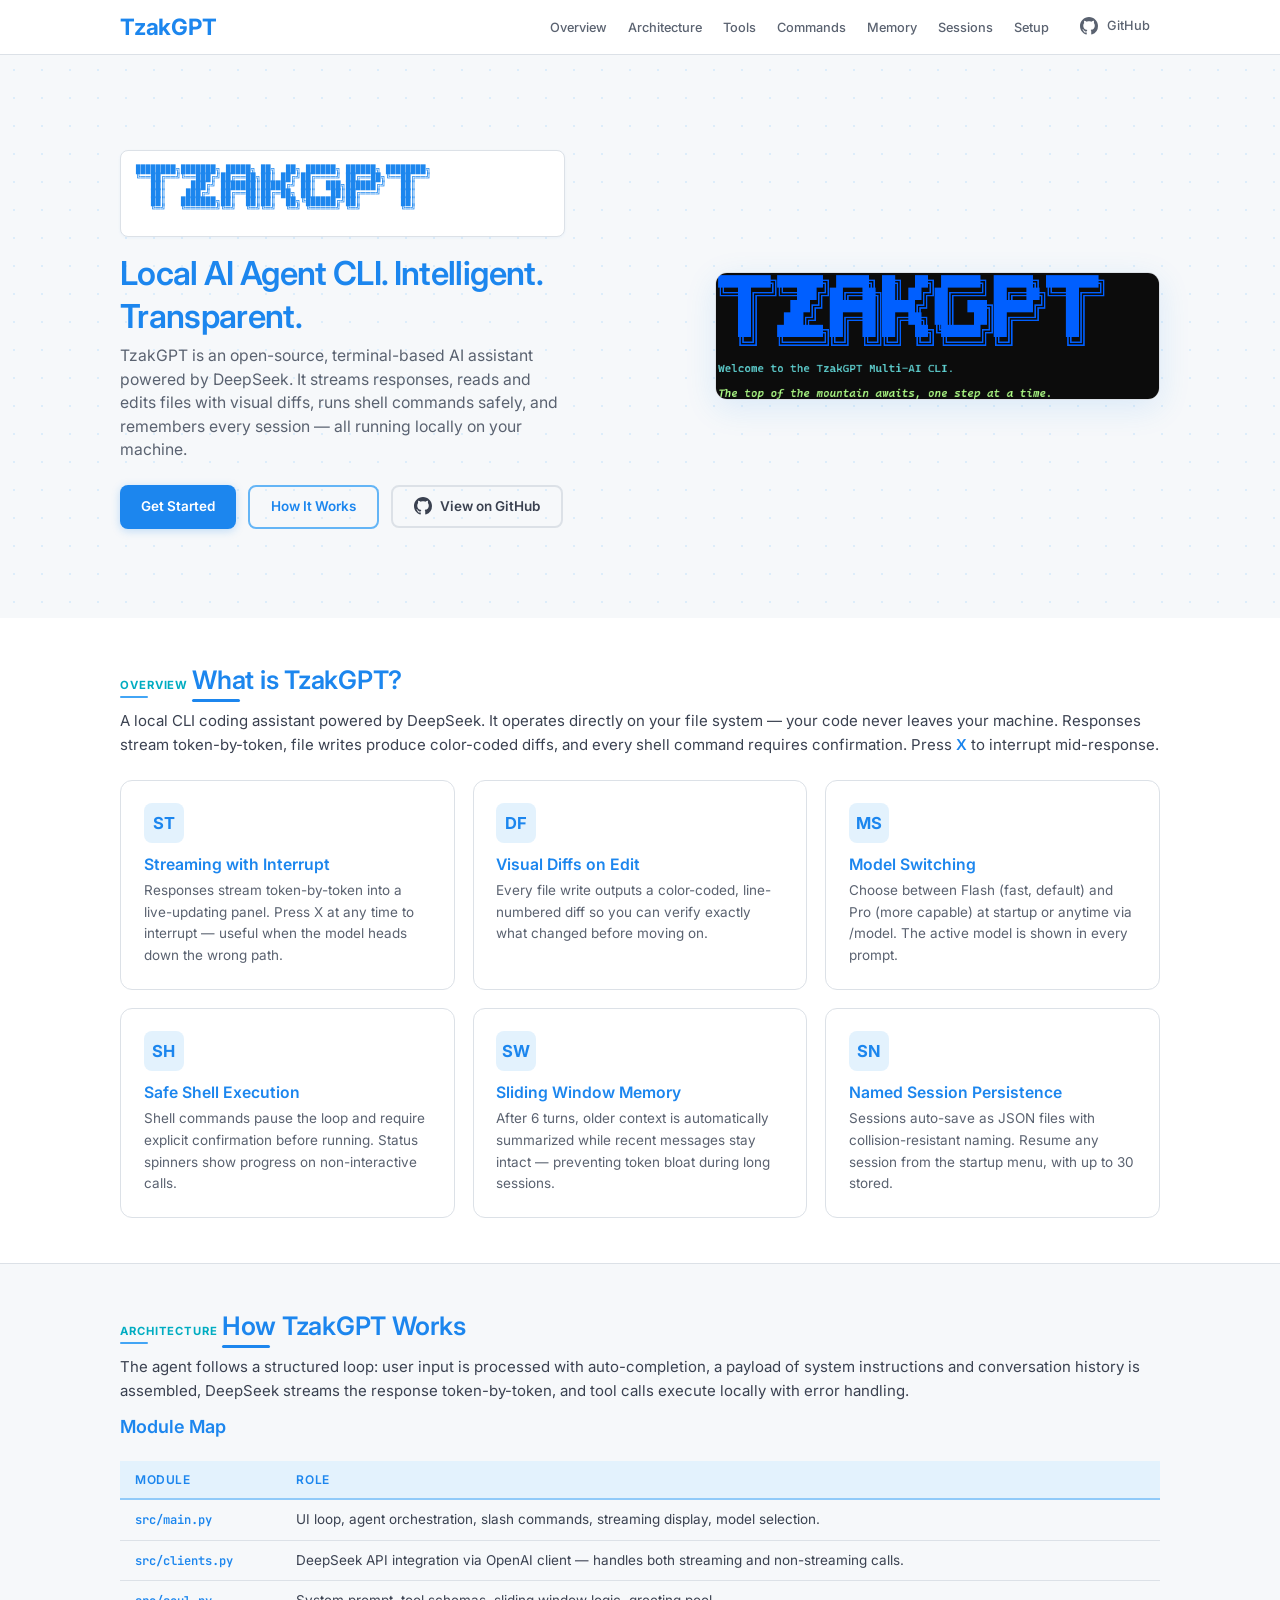
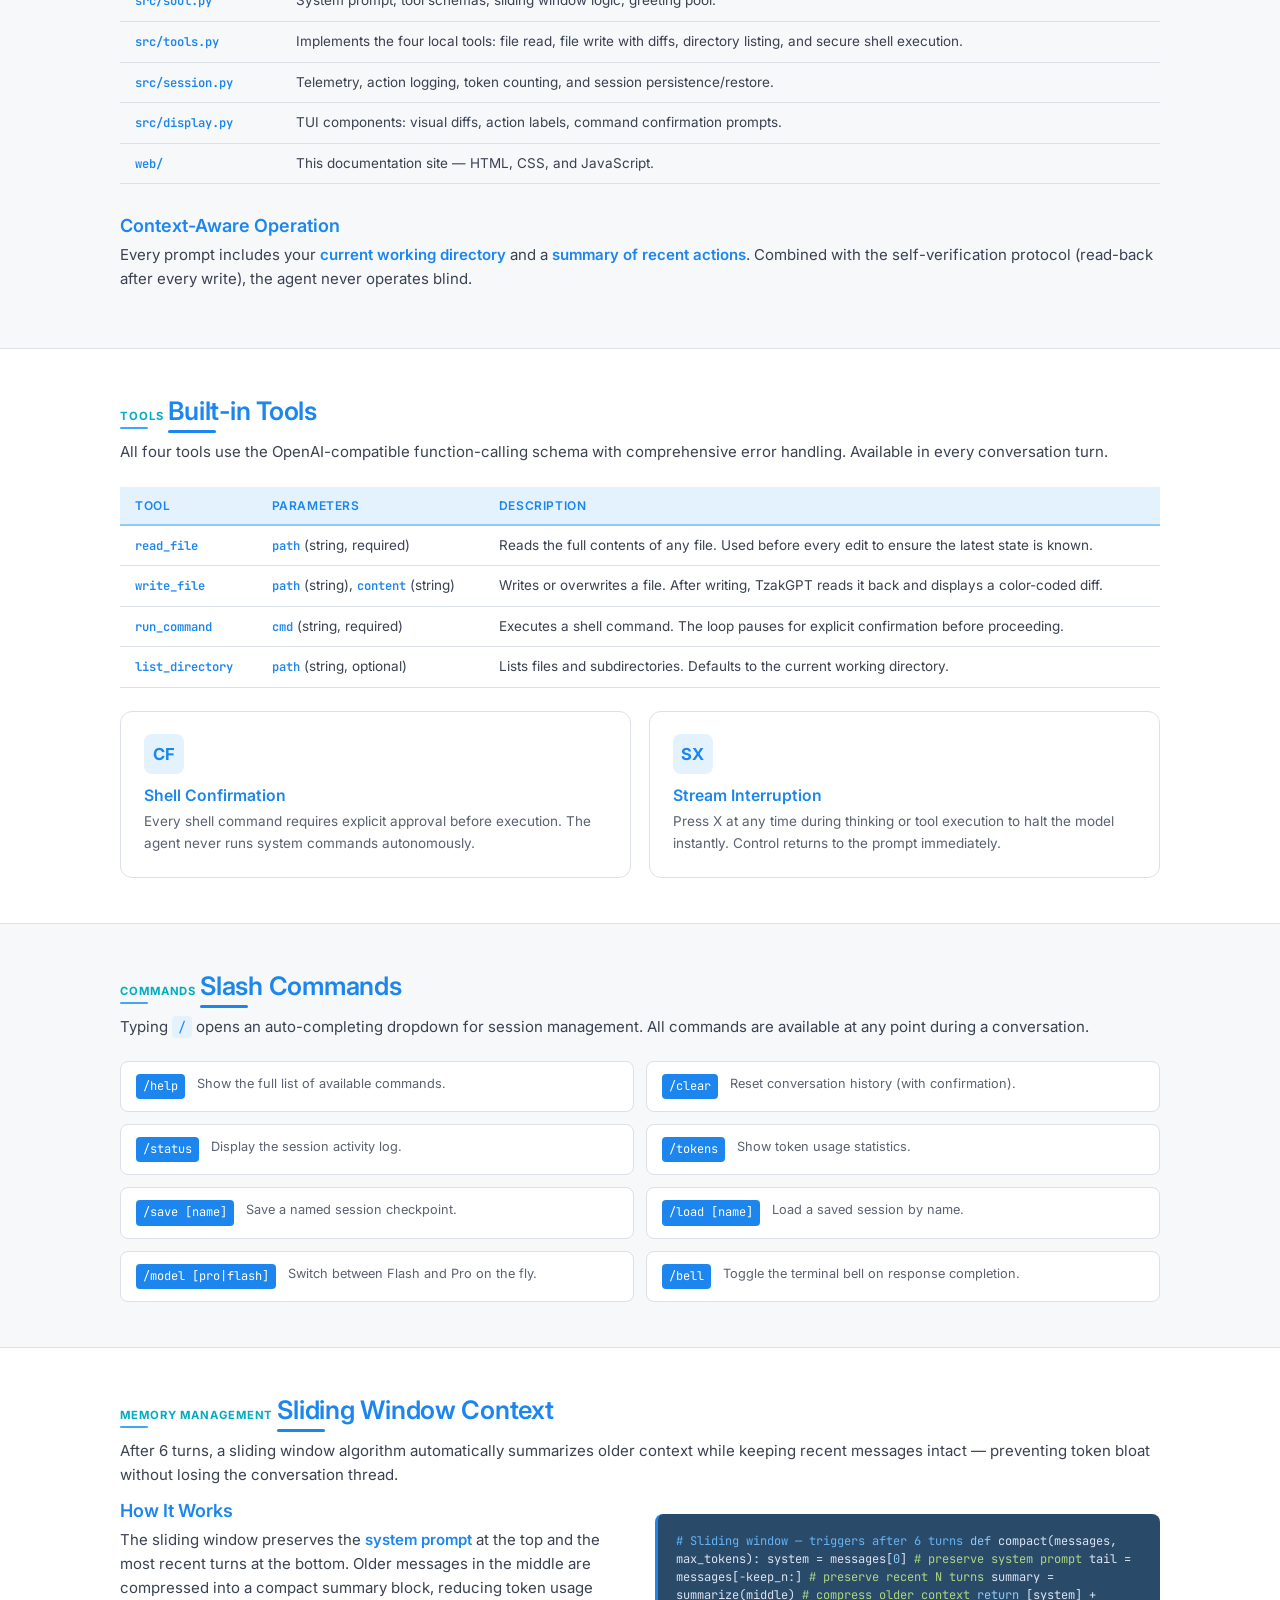
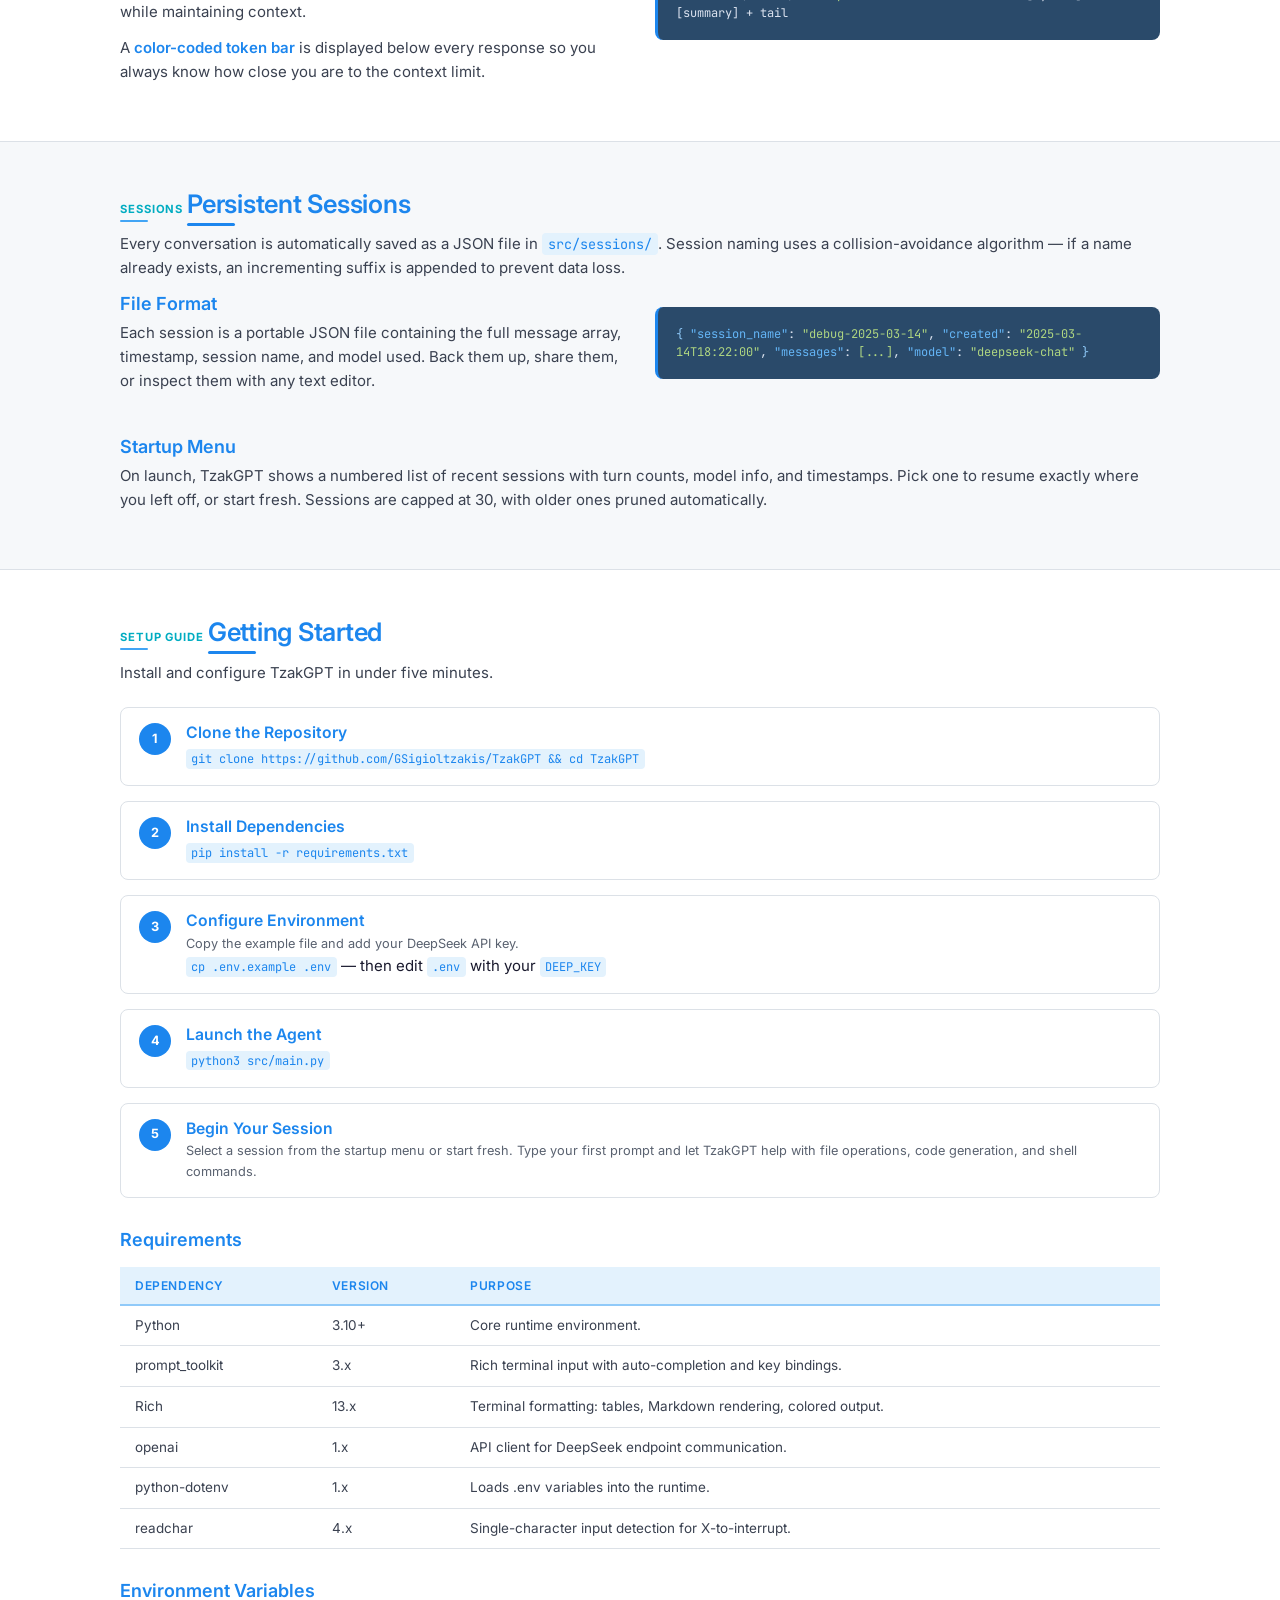
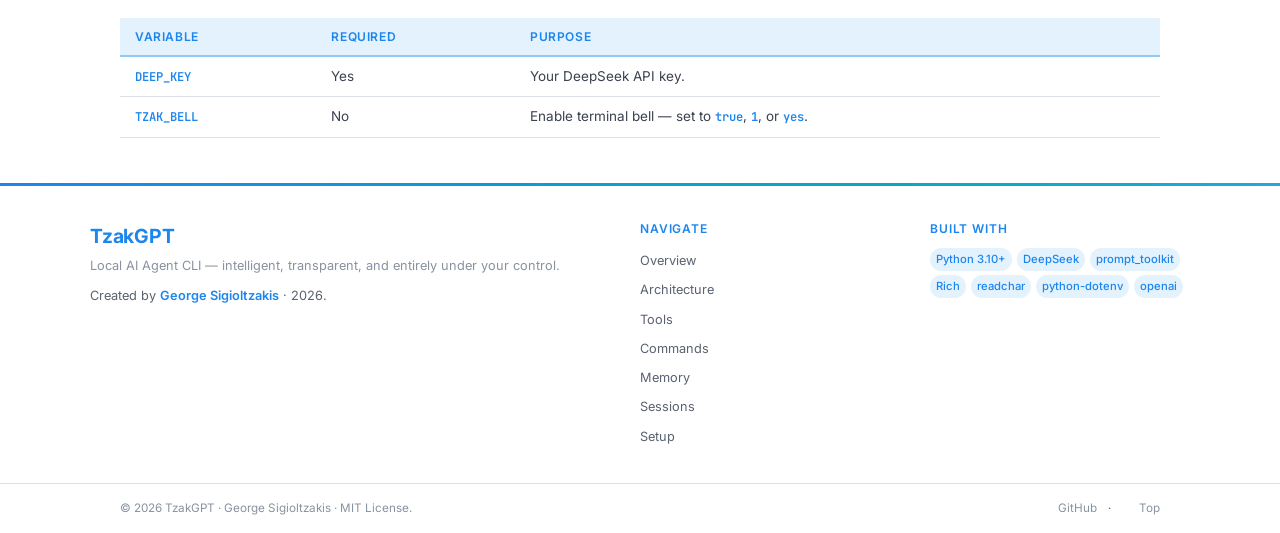
==== web/index.html @ e2cce70f "app" ====
<!DOCTYPE html>
<html lang="en">
<head>
    <meta charset="UTF-8">
    <meta name="viewport" content="width=device-width, initial-scale=1.0">
    <title>TzakGPT — Local AI Agent CLI</title>
    <meta name="description" content="TzakGPT is an open-source, terminal-based AI assistant powered by DeepSeek. Streams responses, edits code with diffs, runs shell commands, and remembers your sessions.">
    <link rel="preconnect" href="https://fonts.googleapis.com">
    <link rel="preconnect" href="https://fonts.gstatic.com" crossorigin>
    <link href="https://fonts.googleapis.com/css2?family=Inter:wght@400;500;600;700&family=JetBrains+Mono:wght@400;600;700&display=swap" rel="stylesheet">
    <link rel="stylesheet" href="css/style.css">
</head>
<body>

    <!-- ==================================================================
         NAVIGATION
         ================================================================== -->
    <nav class="nav">
        <div class="container">
            <a href="#" class="nav-brand">TzakGPT</a>
            <ul class="nav-links">
                <li><a href="#overview">Overview</a></li>
                <li><a href="#architecture">Architecture</a></li>
                <li><a href="#tools">Tools</a></li>
                <li><a href="#commands">Commands</a></li>
                <li><a href="#memory">Memory</a></li>
                <li><a href="#sessions">Sessions</a></li>
                <li><a href="#setup">Setup</a></li>
                <li><a href="https://github.com/GSigioltzakis/TzakGPT" class="nav-github" target="_blank" rel="noopener" title="View source on GitHub">
                    <svg width="18" height="18" viewBox="0 0 16 16" fill="currentColor" style="vertical-align: -3px; margin-right: 4px;">
                        <path d="M8 0C3.58 0 0 3.58 0 8c0 3.54 2.29 6.53 5.47 7.59.4.07.55-.17.55-.38 0-.19-.01-.82-.01-1.49-2.01.37-2.53-.49-2.69-.94-.09-.23-.48-.94-.82-1.13-.28-.15-.68-.52-.01-.53.63-.01 1.08.58 1.23.82.72 1.21 1.87.87 2.33.66.07-.52.28-.87.51-1.07-1.78-.2-3.64-.89-3.64-3.95 0-.87.31-1.59.82-2.15-.08-.2-.36-1.02.08-2.12 0 0 .67-.21 2.2.82.64-.18 1.32-.27 2-.27.68 0 1.36.09 2 .27 1.53-1.04 2.2-.82 2.2-.82.44 1.1.16 1.92.08 2.12.51.56.82 1.27.82 2.15 0 3.07-1.87 3.75-3.65 3.95.29.25.54.73.54 1.48 0 1.07-.01 1.93-.01 2.2 0 .21.15.46.55.38A8.013 8.013 0 0016 8c0-4.42-3.58-8-8-8z"/>
                    </svg>
                    GitHub
                </a></li>
            </ul>
        </div>
    </nav>

    <section class="hero">
        <div class="container">
            <div class="hero-text">
                <pre class="hero-pre">
████████╗███████╗ █████╗ ██╗  ██╗ ██████╗ ██████╗ ████████╗
╚══██╔══╝╚══███╔╝██╔══██╗██║ ██╔╝██╔════╝ ██╔══██╗╚══██╔══╝
   ██║     ███╔╝ ███████║█████╔╝ ██║  ███╗██████╔╝   ██║
   ██║    ███╔╝  ██╔══██║██╔═██╗ ██║   ██║██╔═══╝    ██║
   ██║   ███████╗██║  ██║██║  ██╗╚██████╔╝██║        ██║
   ╚═╝   ╚══════╝╚═╝  ╚═╝╚═╝  ╚═╝ ╚═════╝ ╚═╝        ╚═╝
                </pre>
                <h1>Local AI Agent CLI. Intelligent. Transparent.</h1>
                <p class="hero-tagline">TzakGPT is an open-source, terminal-based AI assistant powered by DeepSeek. It streams responses, reads and edits files with visual diffs, runs shell commands safely, and remembers every session — all running locally on your machine.</p>
                <div class="hero-buttons">
                    <a href="#setup" class="btn btn-primary">Get Started</a>
                    <a href="#architecture" class="btn btn-outline">How It Works</a>
                    <a href="https://github.com/GSigioltzakis/TzakGPT" class="btn btn-github" target="_blank" rel="noopener">
                        <svg width="18" height="18" viewBox="0 0 16 16" fill="currentColor">
                            <path d="M8 0C3.58 0 0 3.58 0 8c0 3.54 2.29 6.53 5.47 7.59.4.07.55-.17.55-.38 0-.19-.01-.82-.01-1.49-2.01.37-2.53-.49-2.69-.94-.09-.23-.48-.94-.82-1.13-.28-.15-.68-.52-.01-.53.63-.01 1.08.58 1.23.82.72 1.21 1.87.87 2.33.66.07-.52.28-.87.51-1.07-1.78-.2-3.64-.89-3.64-3.95 0-.87.31-1.59.82-2.15-.08-.2-.36-1.02.08-2.12 0 0 .67-.21 2.2.82.64-.18 1.32-.27 2-.27.68 0 1.36.09 2 .27 1.53-1.04 2.2-.82 2.2-.82.44 1.1.16 1.92.08 2.12.51.56.82 1.27.82 2.15 0 3.07-1.87 3.75-3.65 3.95.29.25.54.73.54 1.48 0 1.07-.01 1.93-.01 2.2 0 .21.15.46.55.38A8.013 8.013 0 0016 8c0-4.42-3.58-8-8-8z"/>
                        </svg>
                        View on GitHub
                    </a>
                </div>
            </div>
            <div class="hero-image">
                <img src="assets/image.png" alt="TzakGPT terminal screenshot showing the CLI interface with streaming responses, tool calls, and visual diffs">
            </div>
        </div>
    </section>

    <!-- ==================================================================
         OVERVIEW
         ================================================================== -->
    <section class="section" id="overview">
        <div class="container">
            <span class="section-label">Overview</span>
            <h2>What is TzakGPT?</h2>
            <p>A local CLI coding assistant powered by DeepSeek. It operates directly on your file system — your code never leaves your machine. Responses stream token-by-token, file writes produce color-coded diffs, and every shell command requires confirmation. Press <strong>X</strong> to interrupt mid-response.</p>

            <!-- Feature Grid -->
            <div class="feature-grid">
                <div class="feature-card">
                    <div class="icon">ST</div>
                    <h3>Streaming with Interrupt</h3>
                    <p>Responses stream token-by-token into a live-updating panel. Press X at any time to interrupt — useful when the model heads down the wrong path.</p>
                </div>
                <div class="feature-card">
                    <div class="icon">DF</div>
                    <h3>Visual Diffs on Edit</h3>
                    <p>Every file write outputs a color-coded, line-numbered diff so you can verify exactly what changed before moving on.</p>
                </div>
                <div class="feature-card">
                    <div class="icon">MS</div>
                    <h3>Model Switching</h3>
                    <p>Choose between Flash (fast, default) and Pro (more capable) at startup or anytime via /model. The active model is shown in every prompt.</p>
                </div>
                <div class="feature-card">
                    <div class="icon">SH</div>
                    <h3>Safe Shell Execution</h3>
                    <p>Shell commands pause the loop and require explicit confirmation before running. Status spinners show progress on non-interactive calls.</p>
                </div>
                <div class="feature-card">
                    <div class="icon">SW</div>
                    <h3>Sliding Window Memory</h3>
                    <p>After 6 turns, older context is automatically summarized while recent messages stay intact — preventing token bloat during long sessions.</p>
                </div>
                <div class="feature-card">
                    <div class="icon">SN</div>
                    <h3>Named Session Persistence</h3>
                    <p>Sessions auto-save as JSON files with collision-resistant naming. Resume any session from the startup menu, with up to 30 stored.</p>
                </div>
            </div>
        </div>
    </section>

    <!-- ==================================================================
         ARCHITECTURE
         ================================================================== -->
    <section class="section" id="architecture" style="background: var(--off-white);">
        <div class="container">
            <span class="section-label">Architecture</span>
            <h2>How TzakGPT Works</h2>
            <p>The agent follows a structured loop: user input is processed with auto-completion, a payload of system instructions and conversation history is assembled, DeepSeek streams the response token-by-token, and tool calls execute locally with error handling.</p>

            <!-- Project table -->
            <h3>Module Map</h3>
            <table class="tools-table">
                <thead>
                    <tr>
                        <th>Module</th>
                        <th>Role</th>
                    </tr>
                </thead>
                <tbody>
                    <tr>
                        <td><code>src/main.py</code></td>
                        <td>UI loop, agent orchestration, slash commands, streaming display, model selection.</td>
                    </tr>
                    <tr>
                        <td><code>src/clients.py</code></td>
                        <td>DeepSeek API integration via OpenAI client — handles both streaming and non-streaming calls.</td>
                    </tr>
                    <tr>
                        <td><code>src/soul.py</code></td>
                        <td>System prompt, tool schemas, sliding window logic, greeting pool.</td>
                    </tr>
                    <tr>
                        <td><code>src/tools.py</code></td>
                        <td>Implements the four local tools: file read, file write with diffs, directory listing, and secure shell execution.</td>
                    </tr>
                    <tr>
                        <td><code>src/session.py</code></td>
                        <td>Telemetry, action logging, token counting, and session persistence/restore.</td>
                    </tr>
                    <tr>
                        <td><code>src/display.py</code></td>
                        <td>TUI components: visual diffs, action labels, command confirmation prompts.</td>
                    </tr>
                    <tr>
                        <td><code>web/</code></td>
                        <td>This documentation site — HTML, CSS, and JavaScript.</td>
                    </tr>
                </tbody>
            </table>

            <!-- Narration & Self-Verification -->
            <h3 style="margin-top: 2rem;">Context-Aware Operation</h3>
            <p>Every prompt includes your <strong>current working directory</strong> and a <strong>summary of recent actions</strong>. Combined with the self-verification protocol (read-back after every write), the agent never operates blind.</p>
        </div>
    </section>

    <!-- ==================================================================
         TOOLS
         ================================================================== -->
    <section class="section" id="tools">
        <div class="container">
            <span class="section-label">Tools</span>
            <h2>Built-in Tools</h2>
            <p>All four tools use the OpenAI-compatible function-calling schema with comprehensive error handling. Available in every conversation turn.</p>

            <table class="tools-table">
                <thead>
                    <tr>
                        <th>Tool</th>
                        <th>Parameters</th>
                        <th>Description</th>
                    </tr>
                </thead>
                <tbody>
                    <tr>
                        <td><code>read_file</code></td>
                        <td><code>path</code> (string, required)</td>
                        <td>Reads the full contents of any file. Used before every edit to ensure the latest state is known.</td>
                    </tr>
                    <tr>
                        <td><code>write_file</code></td>
                        <td><code>path</code> (string), <code>content</code> (string)</td>
                        <td>Writes or overwrites a file. After writing, TzakGPT reads it back and displays a color-coded diff.</td>
                    </tr>
                    <tr>
                        <td><code>run_command</code></td>
                        <td><code>cmd</code> (string, required)</td>
                        <td>Executes a shell command. The loop pauses for explicit confirmation before proceeding.</td>
                    </tr>
                    <tr>
                        <td><code>list_directory</code></td>
                        <td><code>path</code> (string, optional)</td>
                        <td>Lists files and subdirectories. Defaults to the current working directory.</td>
                    </tr>
                </tbody>
            </table>

            <div class="feature-grid" style="grid-template-columns: 1fr 1fr; margin-top: 1.5rem;">
                <div class="feature-card">
                    <div class="icon">CF</div>
                    <h3>Shell Confirmation</h3>
                    <p>Every shell command requires explicit approval before execution. The agent never runs system commands autonomously.</p>
                </div>
                <div class="feature-card">
                    <div class="icon">SX</div>
                    <h3>Stream Interruption</h3>
                    <p>Press X at any time during thinking or tool execution to halt the model instantly. Control returns to the prompt immediately.</p>
                </div>
            </div>
        </div>
    </section>

    <!-- ==================================================================
         COMMANDS
         ================================================================== -->
    <section class="section" id="commands" style="background: var(--off-white);">
        <div class="container">
            <span class="section-label">Commands</span>
            <h2>Slash Commands</h2>
            <p>Typing <code>/</code> opens an auto-completing dropdown for session management. All commands are available at any point during a conversation.</p>

            <div class="command-grid">
                <div class="command-item">
                    <code>/help</code>
                    <span>Show the full list of available commands.</span>
                </div>
                <div class="command-item">
                    <code>/clear</code>
                    <span>Reset conversation history (with confirmation).</span>
                </div>
                <div class="command-item">
                    <code>/status</code>
                    <span>Display the session activity log.</span>
                </div>
                <div class="command-item">
                    <code>/tokens</code>
                    <span>Show token usage statistics.</span>
                </div>
                <div class="command-item">
                    <code>/save [name]</code>
                    <span>Save a named session checkpoint.</span>
                </div>
                <div class="command-item">
                    <code>/load [name]</code>
                    <span>Load a saved session by name.</span>
                </div>
                <div class="command-item">
                    <code>/model [pro|flash]</code>
                    <span>Switch between Flash and Pro on the fly.</span>
                </div>
                <div class="command-item">
                    <code>/bell</code>
                    <span>Toggle the terminal bell on response completion.</span>
                </div>
            </div>
        </div>
    </section>

    <!-- ==================================================================
         MEMORY
         ================================================================== -->
    <section class="section" id="memory">
        <div class="container">
            <span class="section-label">Memory Management</span>
            <h2>Sliding Window Context</h2>
            <p>After 6 turns, a sliding window algorithm automatically summarizes older context while keeping recent messages intact — preventing token bloat without losing the conversation thread.</p>

            <div class="two-col">
                <div>
                    <h3>How It Works</h3>
                    <p>The sliding window preserves the <strong>system prompt</strong> at the top and the most recent turns at the bottom. Older messages in the middle are compressed into a compact summary block, reducing token usage while maintaining context.</p>
                    <p>A <strong>color-coded token bar</strong> is displayed below every response so you always know how close you are to the context limit.</p>
                </div>
                <div>
                    <div class="code-block">
<span class="prompt"># Sliding window — triggers after 6 turns</span>
<span class="cmd">def</span> compact(messages, max_tokens):
    system  = messages[<span class="cmd">0</span>]          <span class="out"># preserve system prompt</span>
    tail    = messages[-keep_n:]    <span class="out"># preserve recent N turns</span>
    summary = summarize(middle)     <span class="out"># compress older context</span>
    <span class="cmd">return</span> [system] + [summary] + tail
                    </div>
                </div>
            </div>
        </div>
    </section>

    <!-- ==================================================================
         SESSIONS
         ================================================================== -->
    <section class="section" id="sessions" style="background: var(--off-white);">
        <div class="container">
            <span class="section-label">Sessions</span>
            <h2>Persistent Sessions</h2>
            <p>Every conversation is automatically saved as a JSON file in <code>src/sessions/</code>. Session naming uses a collision-avoidance algorithm — if a name already exists, an incrementing suffix is appended to prevent data loss.</p>

            <div class="two-col">
                <div>
                    <h3>File Format</h3>
                    <p>Each session is a portable JSON file containing the full message array, timestamp, session name, and model used. Back them up, share them, or inspect them with any text editor.</p>
                </div>
                <div>
                    <div class="code-block">
<span class="cmd">{</span>
  <span class="prompt">"session_name"</span>: <span class="out">"debug-2025-03-14"</span>,
  <span class="prompt">"created"</span>:     <span class="out">"2025-03-14T18:22:00"</span>,
  <span class="prompt">"messages"</span>:    <span class="out">[...]</span>,
  <span class="prompt">"model"</span>:       <span class="out">"deepseek-chat"</span>
<span class="cmd">}</span>
                    </div>
                </div>
            </div>

            <h3 style="margin-top: 2rem;">Startup Menu</h3>
            <p>On launch, TzakGPT shows a numbered list of recent sessions with turn counts, model info, and timestamps. Pick one to resume exactly where you left off, or start fresh. Sessions are capped at 30, with older ones pruned automatically.</p>
        </div>
    </section>

    <!-- ==================================================================
         SETUP
         ================================================================== -->
    <section class="section" id="setup">
        <div class="container">
            <span class="section-label">Setup Guide</span>
            <h2>Getting Started</h2>
            <p>Install and configure TzakGPT in under five minutes.</p>

            <ol class="step-list">
                <li>
                    <div>
                        <h4>Clone the Repository</h4>
                        <code>git clone https://github.com/GSigioltzakis/TzakGPT &amp;&amp; cd TzakGPT</code>
                    </div>
                </li>
                <li>
                    <div>
                        <h4>Install Dependencies</h4>
                        <code>pip install -r requirements.txt</code>
                    </div>
                </li>
                <li>
                    <div>
                        <h4>Configure Environment</h4>
                        <p>Copy the example file and add your DeepSeek API key.</p>
                        <code>cp .env.example .env</code> &mdash; then edit <code>.env</code> with your <code>DEEP_KEY</code>
                    </div>
                </li>
                <li>
                    <div>
                        <h4>Launch the Agent</h4>
                        <code>python3 src/main.py</code>
                    </div>
                </li>
                <li>
                    <div>
                        <h4>Begin Your Session</h4>
                        <p>Select a session from the startup menu or start fresh. Type your first prompt and let TzakGPT help with file operations, code generation, and shell commands.</p>
                    </div>
                </li>
            </ol>

            <h3 style="margin-top: 2rem;">Requirements</h3>
            <table class="tools-table" style="margin-top: 1rem;">
                <thead>
                    <tr>
                        <th>Dependency</th>
                        <th>Version</th>
                        <th>Purpose</th>
                    </tr>
                </thead>
                <tbody>
                    <tr>
                        <td>Python</td>
                        <td>3.10+</td>
                        <td>Core runtime environment.</td>
                    </tr>
                    <tr>
                        <td>prompt_toolkit</td>
                        <td>3.x</td>
                        <td>Rich terminal input with auto-completion and key bindings.</td>
                    </tr>
                    <tr>
                        <td>Rich</td>
                        <td>13.x</td>
                        <td>Terminal formatting: tables, Markdown rendering, colored output.</td>
                    </tr>
                    <tr>
                        <td>openai</td>
                        <td>1.x</td>
                        <td>API client for DeepSeek endpoint communication.</td>
                    </tr>
                    <tr>
                        <td>python-dotenv</td>
                        <td>1.x</td>
                        <td>Loads .env variables into the runtime.</td>
                    </tr>
                    <tr>
                        <td>readchar</td>
                        <td>4.x</td>
                        <td>Single-character input detection for X-to-interrupt.</td>
                    </tr>
                </tbody>
            </table>

            <h3 style="margin-top: 2rem;">Environment Variables</h3>
            <table class="tools-table" style="margin-top: 1rem;">
                <thead>
                    <tr>
                        <th>Variable</th>
                        <th>Required</th>
                        <th>Purpose</th>
                    </tr>
                </thead>
                <tbody>
                    <tr>
                        <td><code>DEEP_KEY</code></td>
                        <td>Yes</td>
                        <td>Your DeepSeek API key.</td>
                    </tr>
                    <tr>
                        <td><code>TZAK_BELL</code></td>
                        <td>No</td>
                        <td>Enable terminal bell — set to <code>true</code>, <code>1</code>, or <code>yes</code>.</td>
                    </tr>
                </tbody>
            </table>
        </div>
    </section>

    <!-- ==================================================================
         FOOTER
         ================================================================== -->
    <footer class="footer">
        <div class="container footer-grid">
            <div class="footer-col">
                <span class="footer-brand">TzakGPT</span>
                <span class="footer-tagline">Local AI Agent CLI — intelligent, transparent, and entirely under your control.</span>
                <p>Created by <strong>George Sigioltzakis</strong> &middot; 2026.</p>
            </div>
            <div class="footer-col">
                <h4>Navigate</h4>
                <ul>
                    <li><a href="#overview">Overview</a></li>
                    <li><a href="#architecture">Architecture</a></li>
                    <li><a href="#tools">Tools</a></li>
                    <li><a href="#commands">Commands</a></li>
                    <li><a href="#memory">Memory</a></li>
                    <li><a href="#sessions">Sessions</a></li>
                    <li><a href="#setup">Setup</a></li>
                </ul>
            </div>
            <div class="footer-col">
                <h4>Built With</h4>
                <div class="tech-stack">
                    <span>Python 3.10+</span>
                    <span>DeepSeek</span>
                    <span>prompt_toolkit</span>
                    <span>Rich</span>
                    <span>readchar</span>
                    <span>python-dotenv</span>
                    <span>openai</span>
                </div>
            </div>
        </div>
        <div class="footer-bottom">
            <div class="container">
                <span>&copy; 2026 TzakGPT &middot; George Sigioltzakis &middot; MIT License.</span>
                <span>
                    <a href="https://github.com/GSigioltzakis/TzakGPT">GitHub</a>
                    <span style="margin: 0 0.5rem; color: var(--text-muted);">&middot;</span>
                    <a href="#overview">Top</a>
                </span>
            </div>
        </div>
    </footer>

    <script src="js/main.js"></script>
</body>
</html>
---- web/css/style.css ----
/* ==========================================================================
   TzakGPT — Official Website Stylesheet
   Palette: Dodger Blue 2 (#1C86EE) and its softer cyan derivatives
            on a clean white background.
            Lime reserved for subtle inline code-comment hints only.
   ========================================================================== */

:root {
    /* ---- Blue palette — anchored on Dodger Blue 2 --------------------- */
    --blue-900: #2a4a6a;    /* deep slate-blue (code blocks, not navy) */
    --blue-800: #1a5a9c;    /* medium blue */
    --blue-700: #1c6db3;    /* mid-blue */
    --blue-600: #1C86EE;    /* DODGER BLUE 2 — primary brand color */
    --blue-500: #2196f3;    /* true blue */
    --blue-400: #42a5f5;    /* bright blue */
    --blue-300: #64b5f6;    /* light blue */
    --blue-200: #90caf9;    /* pale blue */
    --blue-100: #bbdefb;    /* ice blue */
    --blue-050: #e3f2fd;    /* whisper blue */

    /* ---- Cyan accents -------------------------------------------------- */
    --cyan-400: #00acc1;
    --cyan-300: #26c6da;
    --cyan-200: #80deea;
    --cyan-100: #b2ebf2;
    --cyan-050: #e0f7fa;

    /* ---- Lime — reserved for inline code comments and tiny hints ------- */
    --lime-400: #9ccc65;
    --lime-300: #aed581;
    --lime-200: #c5e1a5;

    /* ---- Neutrals ------------------------------------------------------ */
    --white:    #ffffff;
    --off-white:#f6f8fa;
    --gray-100: #f0f2f5;
    --gray-200: #dce1e7;
    --gray-300: #b0b8c4;
    --gray-400: #8892a0;
    --gray-500: #5a6270;
    --gray-600: #3a4150;
    --gray-700: #242a35;
    --text:     #1a1a2e;
    --text-muted: #5a6270;
    --border:   #dce1e7;

    /* ---- Radii & shadows ----------------------------------------------- */
    --radius-sm: 4px;
    --radius-md: 8px;
    --radius-lg: 12px;
    --shadow-sm: 0 1px 3px rgba(28, 134, 238, 0.06);
    --shadow-md: 0 4px 16px rgba(28, 134, 238, 0.10);
    --shadow-lg: 0 8px 32px rgba(28, 134, 238, 0.12);

    /* ---- Typography ---------------------------------------------------- */
    --font-sans: 'Inter', 'Segoe UI', system-ui, -apple-system, sans-serif;
    --font-mono: 'JetBrains Mono', 'Cascadia Code', 'Fira Code', 'Consolas', monospace;
    --max-width: 1100px;
    --transition-fast: 0.18s ease;
    --transition-base: 0.3s ease;
    --transition-slow: 0.5s ease;
}

/* ---- Reset & Base ------------------------------------------------------- */
*, *::before, *::after {
    margin: 0;
    padding: 0;
    box-sizing: border-box;
}

html {
    scroll-behavior: smooth;
    font-size: 15px;
}

body {
    font-family: var(--font-sans);
    color: var(--text);
    background: var(--white);
    line-height: 1.6;
    -webkit-font-smoothing: antialiased;
}

/* ---- Typography --------------------------------------------------------- */
h1, h2, h3, h4, h5, h6 {
    font-weight: 600;
    line-height: 1.3;
    color: var(--blue-600);
}

h1 { font-size: 2.2rem; letter-spacing: -0.02em; }
h2 {
    font-size: 1.7rem;
    letter-spacing: -0.01em;
    margin-bottom: 0.5em;
    position: relative;
    display: inline-block;
}
/* Accent bar under section headings — Dodger Blue */
h2::after {
    content: '';
    position: absolute;
    bottom: -6px;
    left: 0;
    width: 0;
    height: 3px;
    background: var(--blue-600);
    border-radius: 2px;
    transition: width 0.8s ease;
}
h2.visible::after { width: 48px; }

h3 { font-size: 1.2rem; margin-bottom: 0.3em; }
h4 { font-size: 1.05rem; }

p { margin-bottom: 0.8em; color: var(--gray-600); }

a {
    color: var(--blue-600);
    text-decoration: none;
    transition: color var(--transition-fast);
}
a:hover { color: var(--blue-500); text-decoration: underline; }

strong { color: var(--blue-600); font-weight: 600; }

code {
    font-family: var(--font-mono);
    background: var(--blue-050);
    color: var(--blue-600);
    padding: 0.15em 0.45em;
    border-radius: var(--radius-sm);
    font-size: 0.9em;
}

/* ---- Layout ------------------------------------------------------------- */
.container {
    max-width: var(--max-width);
    margin: 0 auto;
    padding: 0 2rem;
}

.section {
    padding: 3rem 0;
    border-bottom: 1px solid var(--border);
    position: relative;
}
.section:last-of-type { border-bottom: none; }

.section-label {
    display: inline-block;
    font-size: 0.75rem;
    font-weight: 700;
    letter-spacing: 0.08em;
    text-transform: uppercase;
    color: var(--cyan-400);
    margin-bottom: 0.4rem;
    position: relative;
    padding-bottom: 4px;
}
.section-label::after {
    content: '';
    position: absolute;
    bottom: 0;
    left: 0;
    width: 28px;
    height: 2px;
    background: var(--blue-400);
    border-radius: 1px;
}

/* ---- Navigation --------------------------------------------------------- */
.nav {
    position: fixed;
    top: 0;
    left: 0;
    right: 0;
    z-index: 100;
    background: rgba(255, 255, 255, 0.94);
    backdrop-filter: blur(10px);
    border-bottom: 1px solid var(--border);
    padding: 0.6rem 0;
    transition: box-shadow var(--transition-base);
}
.nav.scrolled { box-shadow: 0 2px 16px rgba(28, 134, 238, 0.08); }

.nav .container {
    display: flex;
    align-items: center;
    justify-content: space-between;
}

.nav-brand {
    font-weight: 700;
    font-size: 1.5rem;
    color: var(--blue-600);
    letter-spacing: -0.01em;
    transition: color var(--transition-fast), transform var(--transition-fast);
}
.nav-brand:hover {
    color: var(--blue-400);
    transform: scale(1.04);
}

.nav-links {
    display: flex;
    align-items: center;
    gap: 1.4rem;
    list-style: none;
}

.nav-links a {
    position: relative;
    font-size: 0.85rem;
    font-weight: 500;
    color: var(--gray-500);
    transition: color var(--transition-fast);
    padding-bottom: 4px;
}
.nav-links a::after {
    content: '';
    position: absolute;
    bottom: 0;
    left: 0;
    width: 0;
    height: 2px;
    background: var(--cyan-300);
    border-radius: 1px;
    transition: width var(--transition-base);
}
.nav-links a:hover { color: var(--cyan-400); text-decoration: none; }
.nav-links a:hover::after { width: 100%; }
.nav-links a.active { color: var(--cyan-400); font-weight: 600; }
.nav-links a.active::after { width: 100%; }

/* GitHub link in nav — subtle pill */
.nav-github {
    display: inline-flex;
    align-items: center;
    gap: 0.3rem;
    padding: 0.3em 0.8em;
    border-radius: 100px;
    background: transparent;
    color: var(--gray-500) !important;
    font-size: 0.8rem;
    font-weight: 500;
    transition: background var(--transition-fast), color var(--transition-fast) !important;
}
.nav-github::after { display: none; }
.nav-github:hover {
    background: var(--blue-050);
    color: var(--blue-600) !important;
    text-decoration: none;
}

/* ---- Hero --------------------------------------------------------------- */
.hero {
    padding: 10rem 0 6rem;
    background: var(--off-white);
    position: relative;
    overflow: hidden;
}
/* Subtle dot-grid pattern overlay */
.hero::before {
    content: '';
    position: absolute;
    inset: 0;
    background-image: radial-gradient(circle, var(--blue-200) 1px, transparent 1px);
    background-size: 28px 28px;
    opacity: 0.25;
    pointer-events: none;
}

.hero .container {
    display: grid;
    grid-template-columns: 1fr 1fr;
    gap: 10rem;
    align-items: center;
    position: relative;
    z-index: 1;
}

.hero-pre {
    font-family: var(--font-mono);
    font-size: 0.5rem;
    line-height: 1.05;
    color: var(--blue-600);
    white-space: pre;
    margin-bottom: 1rem;
    background: var(--white);
    padding: 1rem;
    border-radius: var(--radius-md);
    border: 1px solid var(--border);
    overflow-x: auto;
    box-shadow: var(--shadow-sm);
}

.hero h1 {
    font-size: 2.2rem;
    margin-bottom: 0.4rem;
    color: var(--blue-600);
    animation: fadeSlideIn 0.7s ease both;
}

.hero-tagline {
    font-size: 1.05rem;
    color: var(--gray-500);
    margin-bottom: 1.5rem;
    line-height: 1.5;
    animation: fadeSlideIn 0.7s 0.15s ease both;
}

@keyframes fadeSlideIn {
    from { opacity: 0; transform: translateY(16px); }
    to   { opacity: 1; transform: translateY(0); }
}

.hero-buttons {
    display: flex;
    gap: 0.8rem;
    flex-wrap: wrap;
    animation: fadeSlideIn 0.7s 0.3s ease both;
}

.btn {
    display: inline-flex;
    align-items: center;
    gap: 0.5rem;
    padding: 0.6rem 1.4rem;
    border-radius: var(--radius-md);
    font-weight: 600;
    font-size: 0.9rem;
    border: none;
    cursor: pointer;
    transition: all var(--transition-base);
    text-decoration: none;
    position: relative;
    overflow: hidden;
}

.btn-primary {
    background: var(--blue-600);
    color: #fff;
    box-shadow: 0 2px 8px rgba(28, 134, 238, 0.25);
}
.btn-primary:hover {
    background: var(--blue-700);
    color: #fff;
    text-decoration: none;
    box-shadow: 0 6px 22px rgba(28, 134, 238, 0.35);
    transform: translateY(-1px);
}

.btn-outline {
    background: transparent;
    color: var(--blue-600);
    border: 2px solid var(--blue-300);
}
.btn-outline:hover {
    background: var(--blue-050);
    text-decoration: none;
    border-color: var(--blue-600);
    transform: translateY(-1px);
    box-shadow: 0 4px 14px rgba(28, 134, 238, 0.12);
}

/* GitHub button — dark outline, subtle */
.btn-github {
    background: transparent;
    color: var(--gray-600);
    border: 2px solid var(--gray-200);
}
.btn-github:hover {
    background: var(--gray-700);
    color: #fff;
    border-color: var(--gray-700);
    text-decoration: none;
    transform: translateY(-1px);
    box-shadow: 0 4px 14px rgba(0, 0, 0, 0.12);
}

.hero-image img {
    width: 100%;
    border-radius: var(--radius-lg);
    box-shadow: var(--shadow-lg);
    border: 1px solid var(--border);
    transition: box-shadow var(--transition-slow), transform var(--transition-slow);
    animation: fadeSlideIn 0.7s 0.4s ease both;
}
.hero-image img:hover {
    box-shadow: 0 12px 40px rgba(28, 134, 238, 0.18);
    transform: translateY(-3px);
}

/* ---- Feature Grid ------------------------------------------------------- */
.feature-grid {
    display: grid;
    grid-template-columns: repeat(3, 1fr);
    gap: 1.2rem;
    margin-top: 1.5rem;
}

.feature-card {
    background: var(--white);
    border: 1px solid var(--border);
    border-radius: var(--radius-lg);
    padding: 1.5rem;
    transition: box-shadow var(--transition-base), transform var(--transition-base),
                border-color var(--transition-base);
    position: relative;
}
.feature-card:hover {
    box-shadow: 0 8px 28px rgba(28, 134, 238, 0.12);
    transform: translateY(-4px);
    border-color: var(--blue-200);
}

.feature-card .icon {
    width: 40px;
    height: 40px;
    border-radius: var(--radius-md);
    background: var(--blue-050);
    display: flex;
    align-items: center;
    justify-content: center;
    margin-bottom: 0.8rem;
    font-size: 1.1rem;
    color: var(--blue-600);
    font-weight: 700;
    transition: background var(--transition-base), color var(--transition-base);
}
.feature-card:hover .icon {
    background: var(--blue-100);
    color: var(--blue-700);
}

.feature-card h3 {
    font-size: 1.05rem;
    margin-bottom: 0.3rem;
    color: var(--blue-600);
}

.feature-card p {
    font-size: 0.9rem;
    color: var(--gray-500);
    margin-bottom: 0;
}

/* ---- Tools Table -------------------------------------------------------- */
.tools-table {
    width: 100%;
    border-collapse: collapse;
    margin-top: 1.5rem;
    font-size: 0.9rem;
}

.tools-table thead th {
    text-align: left;
    background: var(--blue-050);
    color: var(--blue-600);
    font-weight: 600;
    padding: 0.6rem 1rem;
    border-bottom: 2px solid var(--blue-200);
    font-size: 0.8rem;
    text-transform: uppercase;
    letter-spacing: 0.05em;
}

.tools-table tbody td {
    padding: 0.6rem 1rem;
    border-bottom: 1px solid var(--border);
    color: var(--gray-600);
    transition: background var(--transition-fast);
}

.tools-table tbody tr {
    transition: background var(--transition-fast), transform var(--transition-fast);
}
.tools-table tbody tr:hover {
    background: var(--off-white);
    transform: translateX(4px);
}

.tools-table code {
    background: transparent;
    color: var(--blue-600);
    font-weight: 600;
    padding: 0;
}

/* ---- Command Grid (Slash Commands) -------------------------------------- */
.command-grid {
    display: grid;
    grid-template-columns: repeat(2, 1fr);
    gap: 0.8rem;
    margin-top: 1.5rem;
}

.command-item {
    display: flex;
    align-items: flex-start;
    gap: 0.8rem;
    padding: 0.8rem 1rem;
    border: 1px solid var(--border);
    border-radius: var(--radius-md);
    background: var(--white);
    transition: box-shadow var(--transition-base), transform var(--transition-base),
                border-color var(--transition-base);
}
.command-item:hover {
    box-shadow: var(--shadow-md);
    transform: translateY(-2px);
    border-color: var(--cyan-200);
}

.command-item code {
    flex-shrink: 0;
    font-size: 0.8rem;
    background: var(--blue-600);
    color: #fff;
    padding: 0.25em 0.6em;
    border-radius: var(--radius-sm);
    transition: background var(--transition-fast);
}
.command-item:hover code { background: var(--cyan-400); }

.command-item span {
    font-size: 0.85rem;
    color: var(--gray-500);
}

/* ---- Code Block --------------------------------------------------------- */
.code-block {
    background: var(--blue-900);
    color: #dce3f0;
    padding: 1.2rem;
    border-radius: var(--radius-md);
    font-family: var(--font-mono);
    font-size: 0.8rem;
    line-height: 1.5;
    overflow-x: auto;
    margin-top: 1rem;
    border-left: 3px solid var(--blue-600);
    transition: border-color var(--transition-base), box-shadow var(--transition-base);
}
.code-block:hover {
    border-left-color: var(--blue-400);
    box-shadow: 0 0 0 4px rgba(28, 134, 238, 0.08);
}

.code-block .prompt { color: #64b5f6; }
.code-block .cmd    { color: #90caf9; }
.code-block .out    { color: #aed581; }   /* lime — reserved for comments */
.code-block .hint   { color: #9ccc65; }   /* lime — tiny inline hints */

/* ---- Two-Column --------------------------------------------------------- */
.two-col {
    display: grid;
    grid-template-columns: 1fr 1fr;
    gap: 2rem;
    align-items: start;
}

/* ---- Step List (Getting Started) ---------------------------------------- */
.step-list {
    list-style: none;
    counter-reset: step;
    margin-top: 1.5rem;
}

.step-list li {
    counter-increment: step;
    display: flex;
    align-items: flex-start;
    gap: 1rem;
    margin-bottom: 1rem;
    padding: 1rem 1.2rem;
    border: 1px solid var(--border);
    border-radius: var(--radius-md);
    background: var(--white);
    transition: box-shadow var(--transition-base), transform var(--transition-base),
                border-color var(--transition-base);
}
.step-list li:hover {
    box-shadow: var(--shadow-md);
    transform: translateX(6px);
    border-color: var(--cyan-200);
}

.step-list li::before {
    content: counter(step);
    flex-shrink: 0;
    width: 32px;
    height: 32px;
    border-radius: 50%;
    background: var(--blue-600);
    color: #fff;
    font-weight: 700;
    font-size: 0.85rem;
    display: flex;
    align-items: center;
    justify-content: center;
    transition: background var(--transition-fast), transform var(--transition-fast);
}
.step-list li:hover::before {
    background: var(--blue-400);
    transform: scale(1.1);
}

.step-list li div h4 {
    margin-bottom: 0.15rem;
    color: var(--blue-600);
}

.step-list li div p {
    font-size: 0.85rem;
    color: var(--gray-500);
    margin-bottom: 0;
}

.step-list li div code {
    font-size: 0.8rem;
}

/* ---- Footer ------------------------------------------------------------- */
.footer {
    background: var(--white);
    position: relative;
    overflow: hidden;
}

/* Animated gradient top border */
.footer::before {
    content: '';
    position: absolute;
    top: 0;
    left: 0;
    right: 0;
    height: 3px;
    background: linear-gradient(90deg,
        var(--blue-600) 0%,
        var(--cyan-400) 35%,
        var(--blue-400) 65%,
        var(--blue-600) 100%);
    background-size: 200% 100%;
    animation: footerShimmer 6s ease-in-out infinite;
}
@keyframes footerShimmer {
    0%   { background-position: 0% 50%; }
    50%  { background-position: 100% 50%; }
    100% { background-position: 0% 50%; }
}

/* Subtle dot pattern */
.footer::after {
    content: '';
    position: absolute;
    inset: 0;
    background-image: radial-gradient(circle, var(--blue-200) 0.5px, transparent 0.5px);
    background-size: 20px 20px;
    opacity: 0.12;
    pointer-events: none;
}

.footer-grid {
    display: grid;
    grid-template-columns: 2fr 1fr 1fr;
    gap: 2rem;
    padding: 2.5rem 0 2rem;
    position: relative;
    z-index: 1;
}

.footer-col h4 {
    font-size: 0.8rem;
    text-transform: uppercase;
    letter-spacing: 0.07em;
    color: var(--blue-600);
    margin-bottom: 0.8rem;
}

.footer-col p {
    font-size: 0.85rem;
    color: var(--gray-500);
    margin-bottom: 0.3rem;
    line-height: 1.5;
}

.footer-brand {
    font-weight: 700;
    font-size: 1.3rem;
    color: var(--blue-600);
    letter-spacing: -0.01em;
    display: block;
    margin-bottom: 0.3rem;
}

.footer-tagline {
    font-size: 0.85rem;
    color: var(--gray-400);
    display: block;
    margin-bottom: 0.6rem;
}

.footer-col ul {
    list-style: none;
    padding: 0;
}

.footer-col ul li {
    margin-bottom: 0.35rem;
}

.footer-col ul li a {
    font-size: 0.85rem;
    color: var(--gray-500);
    transition: color var(--transition-fast);
}
.footer-col ul li a:hover {
    color: var(--cyan-400);
    text-decoration: none;
}

.footer-col .tech-stack {
    display: flex;
    flex-wrap: wrap;
    gap: 0.3rem;
}

.footer-col .tech-stack span {
    display: inline-block;
    font-size: 0.75rem;
    background: var(--blue-050);
    color: var(--blue-600);
    padding: 0.2em 0.55em;
    border-radius: 100px;
    font-weight: 500;
    transition: background var(--transition-fast), color var(--transition-fast);
}
.footer-col .tech-stack span:hover {
    background: var(--blue-100);
    color: var(--blue-700);
}

.footer-bottom {
    border-top: 1px solid var(--border);
    padding: 1rem 0;
    position: relative;
    z-index: 1;
}

.footer-bottom .container {
    display: flex;
    justify-content: space-between;
    align-items: center;
    font-size: 0.78rem;
    color: var(--gray-400);
}

.footer-bottom a {
    color: var(--gray-400);
    margin-left: 1.2rem;
    transition: color var(--transition-fast);
}
.footer-bottom a:hover { color: var(--cyan-400); text-decoration: none; }

/* ---- Responsive --------------------------------------------------------- */
@media (max-width: 900px) {
    .hero .container { grid-template-columns: 1fr; }
    .feature-grid { grid-template-columns: 1fr 1fr; }
    .two-col { grid-template-columns: 1fr; }
    .command-grid { grid-template-columns: 1fr; }
    .footer-grid { grid-template-columns: 1fr; }
}

@media (max-width: 600px) {
    .feature-grid { grid-template-columns: 1fr; }
    .nav-links { gap: 0.8rem; }
    h1 { font-size: 1.7rem; }
    h2 { font-size: 1.3rem; }
}
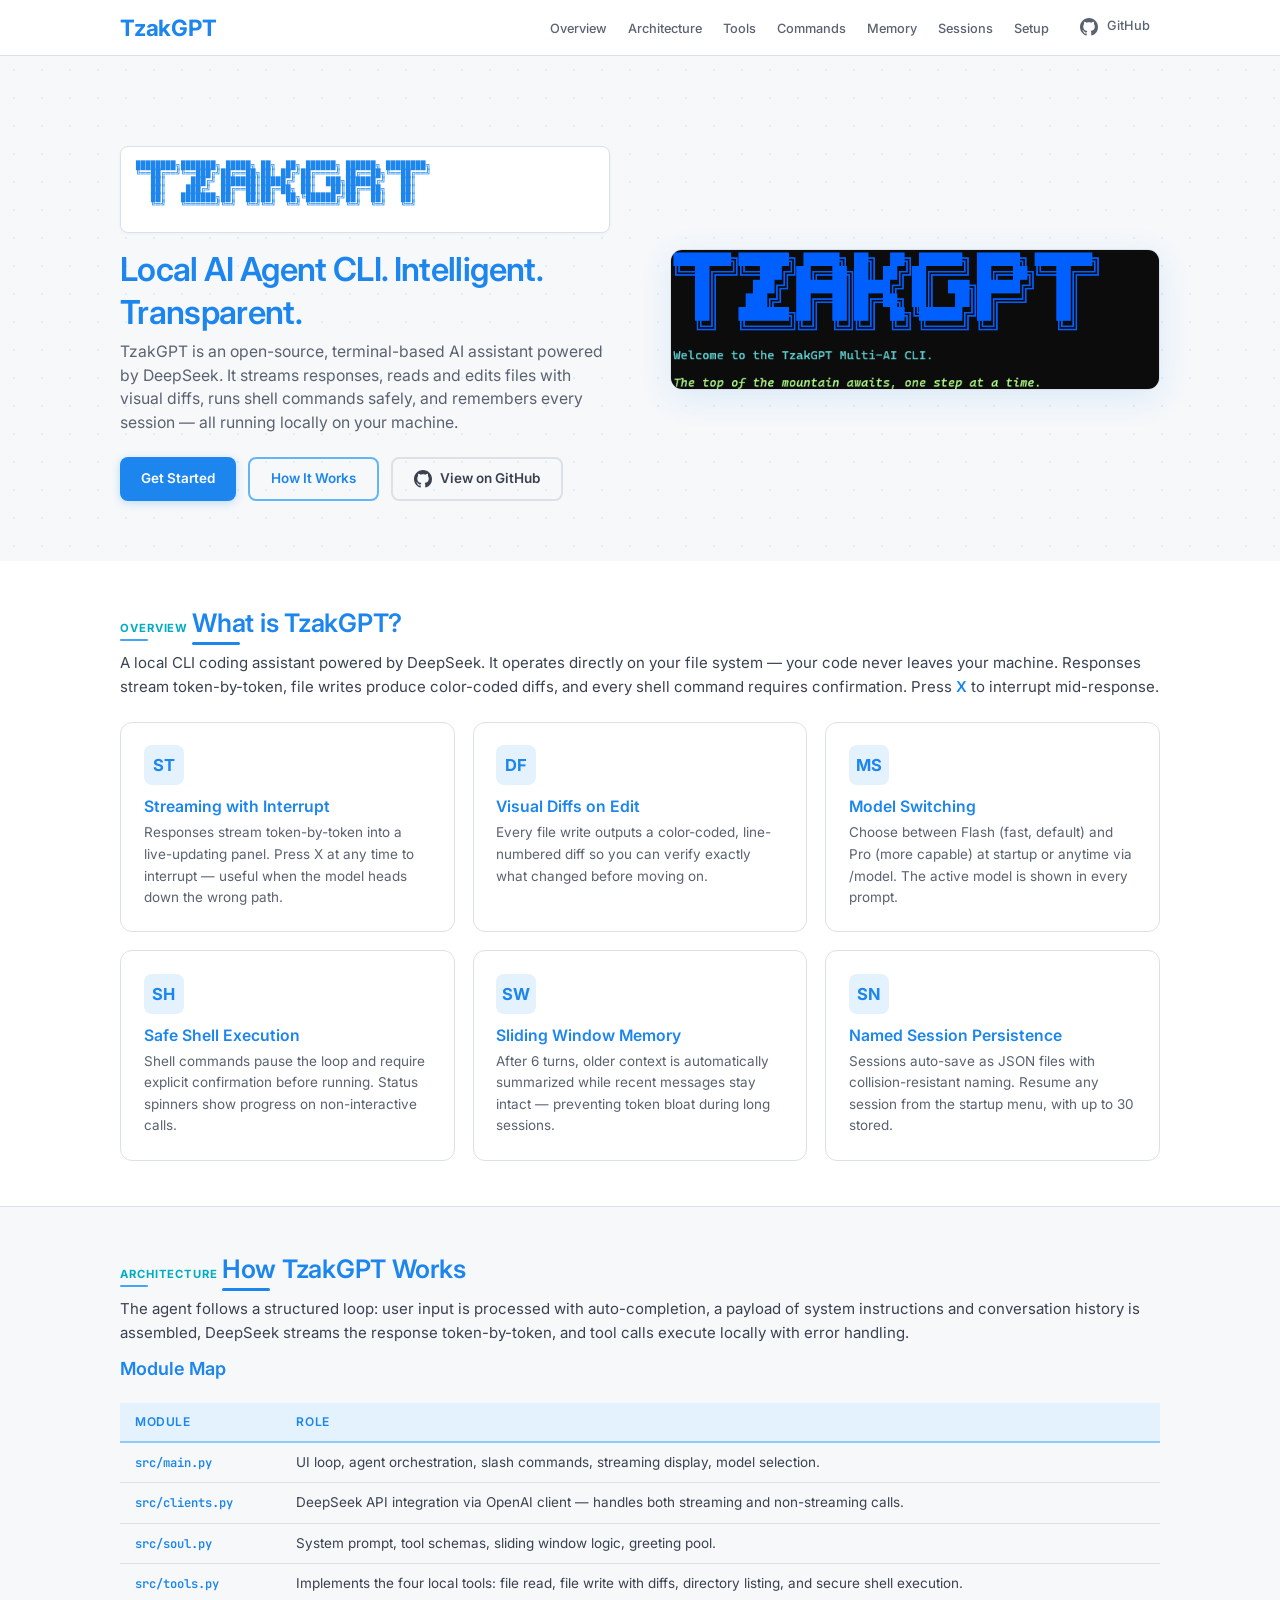
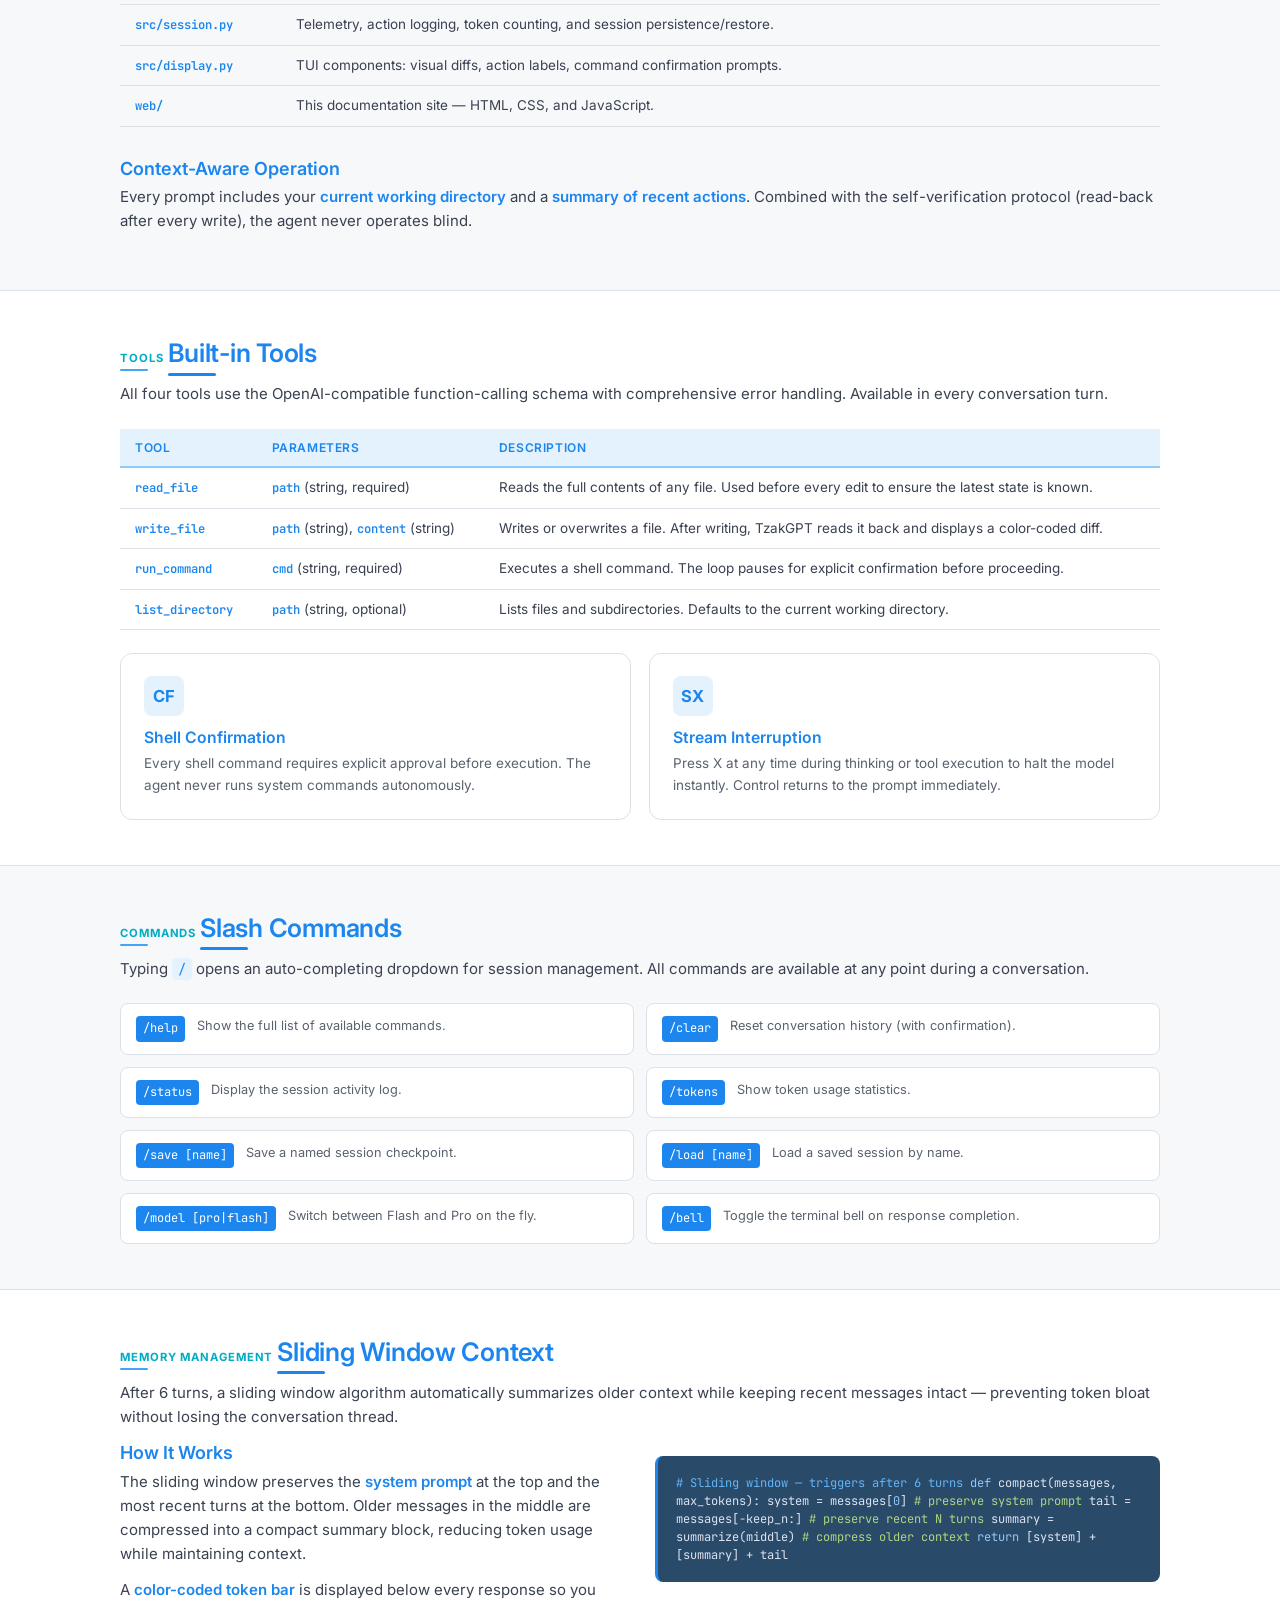
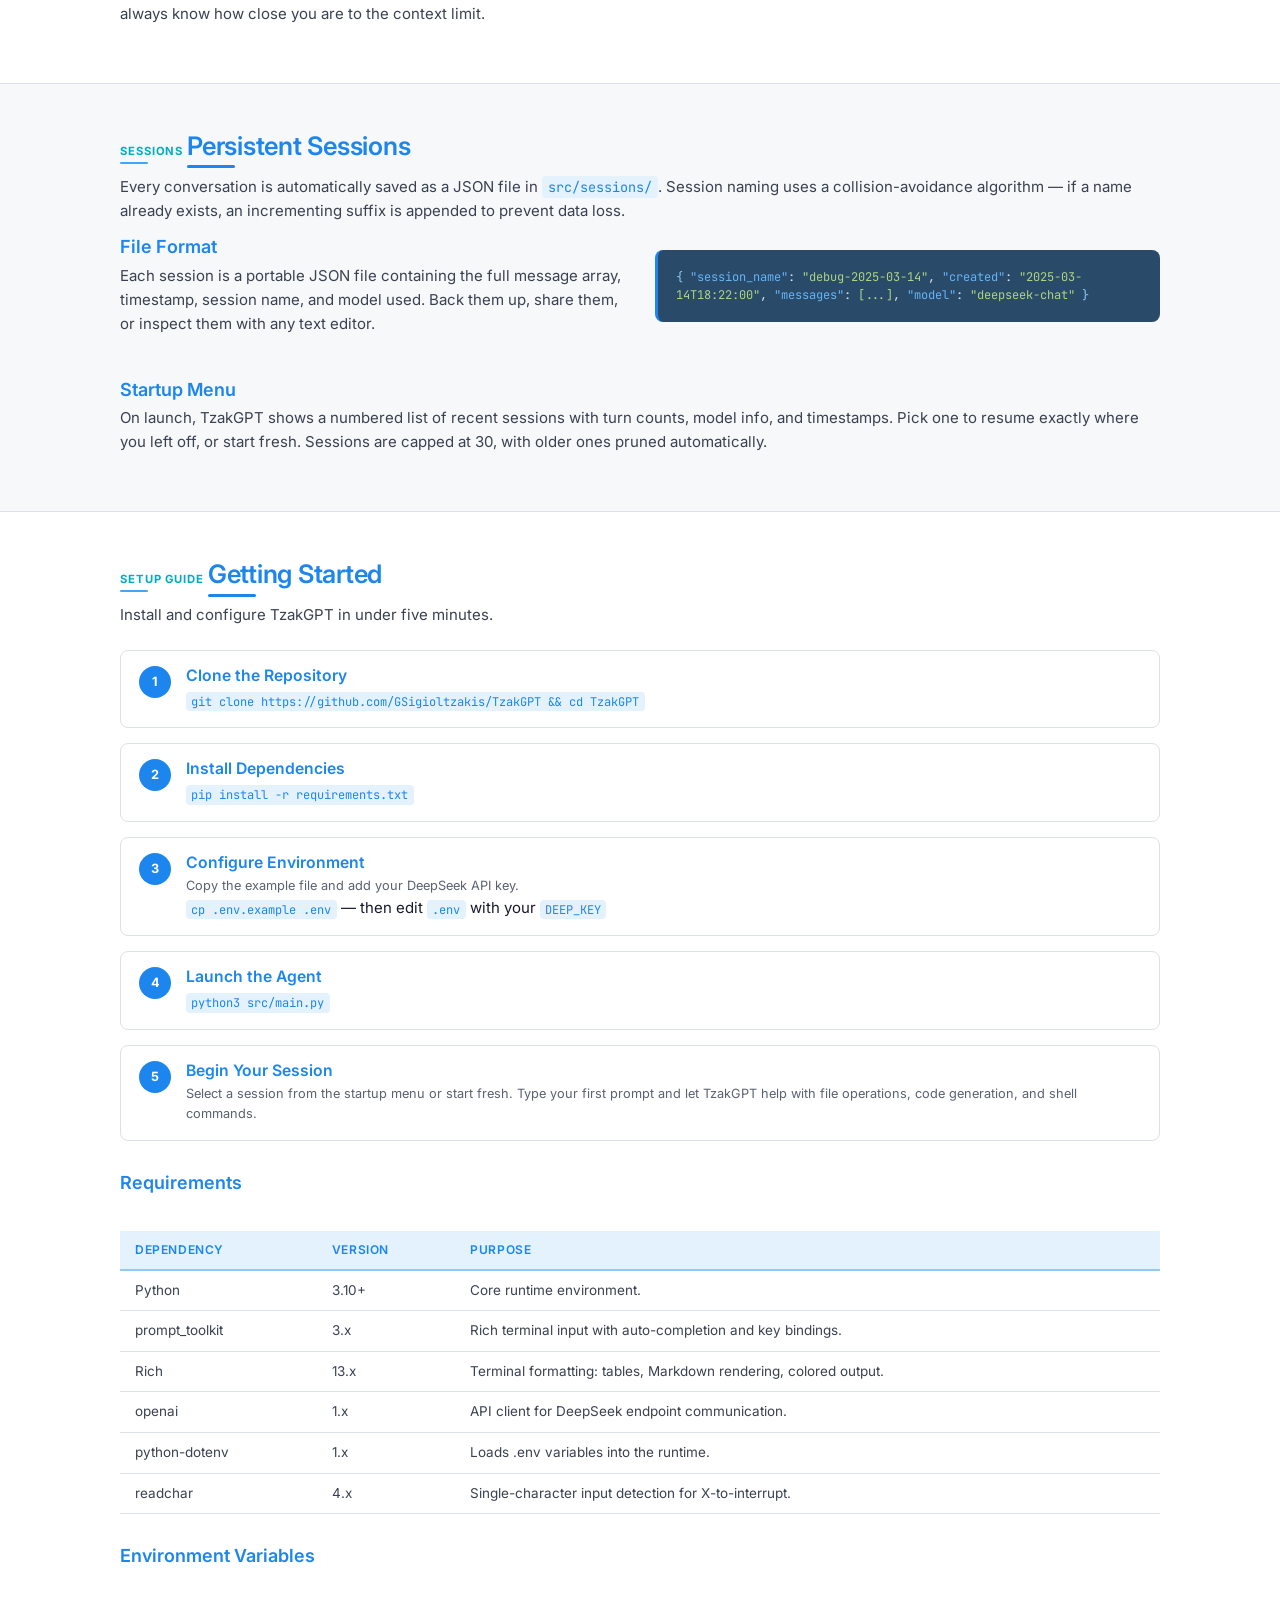
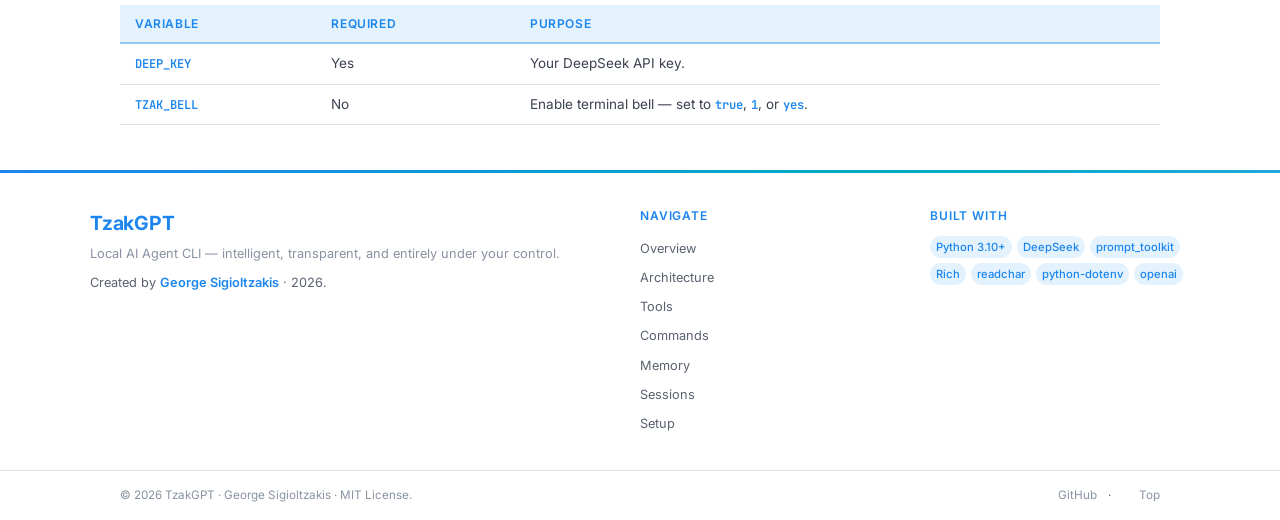
==== commit 3d98ea0f: "responsive apt" ====
--- a/web/index.html
+++ b/web/index.html
@@ -18,6 +18,11 @@
     <nav class="nav">
         <div class="container">
             <a href="#" class="nav-brand">TzakGPT</a>
+            <button class="nav-toggle" aria-label="Toggle navigation menu" aria-expanded="false">
+                <span class="nav-toggle-bar"></span>
+                <span class="nav-toggle-bar"></span>
+                <span class="nav-toggle-bar"></span>
+            </button>
             <ul class="nav-links">
                 <li><a href="#overview">Overview</a></li>
                 <li><a href="#architecture">Architecture</a></li>
@@ -43,9 +48,9 @@
 ████████╗███████╗ █████╗ ██╗  ██╗ ██████╗ ██████╗ ████████╗
 ╚══██╔══╝╚══███╔╝██╔══██╗██║ ██╔╝██╔════╝ ██╔══██╗╚══██╔══╝
    ██║     ███╔╝ ███████║█████╔╝ ██║  ███╗██████╔╝   ██║
-   ██║    ███╔╝  ██╔══██║██╔═██╗ ██║   ██║██╔═══╝    ██║
-   ██║   ███████╗██║  ██║██║  ██╗╚██████╔╝██║        ██║
-   ╚═╝   ╚══════╝╚═╝  ╚═╝╚═╝  ╚═╝ ╚═════╝ ╚═╝        ╚═╝
+   ██║    ███╔╝  ██╔══██║██╔═██╗ ██║   ██║██╔══██╗   ██║
+   ██║   ███████╗██║  ██║██║  ██╗╚██████╔╝██║  ██║   ██║
+   ╚═╝   ╚══════╝╚═╝  ╚═╝╚═╝  ╚═╝ ╚═════╝ ╚═╝  ╚═╝   ╚═╝
                 </pre>
                 <h1>Local AI Agent CLI. Intelligent. Transparent.</h1>
                 <p class="hero-tagline">TzakGPT is an open-source, terminal-based AI assistant powered by DeepSeek. It streams responses, reads and edits files with visual diffs, runs shell commands safely, and remembers every session — all running locally on your machine.</p>
@@ -122,44 +127,46 @@
 
             <!-- Project table -->
             <h3>Module Map</h3>
-            <table class="tools-table">
-                <thead>
-                    <tr>
-                        <th>Module</th>
-                        <th>Role</th>
-                    </tr>
-                </thead>
-                <tbody>
-                    <tr>
-                        <td><code>src/main.py</code></td>
-                        <td>UI loop, agent orchestration, slash commands, streaming display, model selection.</td>
-                    </tr>
-                    <tr>
-                        <td><code>src/clients.py</code></td>
-                        <td>DeepSeek API integration via OpenAI client — handles both streaming and non-streaming calls.</td>
-                    </tr>
-                    <tr>
-                        <td><code>src/soul.py</code></td>
-                        <td>System prompt, tool schemas, sliding window logic, greeting pool.</td>
-                    </tr>
-                    <tr>
-                        <td><code>src/tools.py</code></td>
-                        <td>Implements the four local tools: file read, file write with diffs, directory listing, and secure shell execution.</td>
-                    </tr>
-                    <tr>
-                        <td><code>src/session.py</code></td>
-                        <td>Telemetry, action logging, token counting, and session persistence/restore.</td>
-                    </tr>
-                    <tr>
-                        <td><code>src/display.py</code></td>
-                        <td>TUI components: visual diffs, action labels, command confirmation prompts.</td>
-                    </tr>
-                    <tr>
-                        <td><code>web/</code></td>
-                        <td>This documentation site — HTML, CSS, and JavaScript.</td>
-                    </tr>
-                </tbody>
-            </table>
+            <div class="table-wrapper">
+                <table class="tools-table">
+                    <thead>
+                        <tr>
+                            <th>Module</th>
+                            <th>Role</th>
+                        </tr>
+                    </thead>
+                    <tbody>
+                        <tr>
+                            <td><code>src/main.py</code></td>
+                            <td>UI loop, agent orchestration, slash commands, streaming display, model selection.</td>
+                        </tr>
+                        <tr>
+                            <td><code>src/clients.py</code></td>
+                            <td>DeepSeek API integration via OpenAI client — handles both streaming and non-streaming calls.</td>
+                        </tr>
+                        <tr>
+                            <td><code>src/soul.py</code></td>
+                            <td>System prompt, tool schemas, sliding window logic, greeting pool.</td>
+                        </tr>
+                        <tr>
+                            <td><code>src/tools.py</code></td>
+                            <td>Implements the four local tools: file read, file write with diffs, directory listing, and secure shell execution.</td>
+                        </tr>
+                        <tr>
+                            <td><code>src/session.py</code></td>
+                            <td>Telemetry, action logging, token counting, and session persistence/restore.</td>
+                        </tr>
+                        <tr>
+                            <td><code>src/display.py</code></td>
+                            <td>TUI components: visual diffs, action labels, command confirmation prompts.</td>
+                        </tr>
+                        <tr>
+                            <td><code>web/</code></td>
+                            <td>This documentation site — HTML, CSS, and JavaScript.</td>
+                        </tr>
+                    </tbody>
+                </table>
+            </div>
 
             <!-- Narration & Self-Verification -->
             <h3 style="margin-top: 2rem;">Context-Aware Operation</h3>
@@ -176,37 +183,39 @@
             <h2>Built-in Tools</h2>
             <p>All four tools use the OpenAI-compatible function-calling schema with comprehensive error handling. Available in every conversation turn.</p>
 
-            <table class="tools-table">
-                <thead>
-                    <tr>
-                        <th>Tool</th>
-                        <th>Parameters</th>
-                        <th>Description</th>
-                    </tr>
-                </thead>
-                <tbody>
-                    <tr>
-                        <td><code>read_file</code></td>
-                        <td><code>path</code> (string, required)</td>
-                        <td>Reads the full contents of any file. Used before every edit to ensure the latest state is known.</td>
-                    </tr>
-                    <tr>
-                        <td><code>write_file</code></td>
-                        <td><code>path</code> (string), <code>content</code> (string)</td>
-                        <td>Writes or overwrites a file. After writing, TzakGPT reads it back and displays a color-coded diff.</td>
-                    </tr>
-                    <tr>
-                        <td><code>run_command</code></td>
-                        <td><code>cmd</code> (string, required)</td>
-                        <td>Executes a shell command. The loop pauses for explicit confirmation before proceeding.</td>
-                    </tr>
-                    <tr>
-                        <td><code>list_directory</code></td>
-                        <td><code>path</code> (string, optional)</td>
-                        <td>Lists files and subdirectories. Defaults to the current working directory.</td>
-                    </tr>
-                </tbody>
-            </table>
+            <div class="table-wrapper">
+                <table class="tools-table">
+                    <thead>
+                        <tr>
+                            <th>Tool</th>
+                            <th>Parameters</th>
+                            <th>Description</th>
+                        </tr>
+                    </thead>
+                    <tbody>
+                        <tr>
+                            <td><code>read_file</code></td>
+                            <td><code>path</code> (string, required)</td>
+                            <td>Reads the full contents of any file. Used before every edit to ensure the latest state is known.</td>
+                        </tr>
+                        <tr>
+                            <td><code>write_file</code></td>
+                            <td><code>path</code> (string), <code>content</code> (string)</td>
+                            <td>Writes or overwrites a file. After writing, TzakGPT reads it back and displays a color-coded diff.</td>
+                        </tr>
+                        <tr>
+                            <td><code>run_command</code></td>
+                            <td><code>cmd</code> (string, required)</td>
+                            <td>Executes a shell command. The loop pauses for explicit confirmation before proceeding.</td>
+                        </tr>
+                        <tr>
+                            <td><code>list_directory</code></td>
+                            <td><code>path</code> (string, optional)</td>
+                            <td>Lists files and subdirectories. Defaults to the current working directory.</td>
+                        </tr>
+                    </tbody>
+                </table>
+            </div>
 
             <div class="feature-grid" style="grid-template-columns: 1fr 1fr; margin-top: 1.5rem;">
                 <div class="feature-card">
@@ -373,70 +382,74 @@
             </ol>
 
             <h3 style="margin-top: 2rem;">Requirements</h3>
-            <table class="tools-table" style="margin-top: 1rem;">
-                <thead>
-                    <tr>
-                        <th>Dependency</th>
-                        <th>Version</th>
-                        <th>Purpose</th>
-                    </tr>
-                </thead>
-                <tbody>
-                    <tr>
-                        <td>Python</td>
-                        <td>3.10+</td>
-                        <td>Core runtime environment.</td>
-                    </tr>
-                    <tr>
-                        <td>prompt_toolkit</td>
-                        <td>3.x</td>
-                        <td>Rich terminal input with auto-completion and key bindings.</td>
-                    </tr>
-                    <tr>
-                        <td>Rich</td>
-                        <td>13.x</td>
-                        <td>Terminal formatting: tables, Markdown rendering, colored output.</td>
-                    </tr>
-                    <tr>
-                        <td>openai</td>
-                        <td>1.x</td>
-                        <td>API client for DeepSeek endpoint communication.</td>
-                    </tr>
-                    <tr>
-                        <td>python-dotenv</td>
-                        <td>1.x</td>
-                        <td>Loads .env variables into the runtime.</td>
-                    </tr>
-                    <tr>
-                        <td>readchar</td>
-                        <td>4.x</td>
-                        <td>Single-character input detection for X-to-interrupt.</td>
-                    </tr>
-                </tbody>
-            </table>
+            <div class="table-wrapper">
+                <table class="tools-table" style="margin-top: 1rem;">
+                    <thead>
+                        <tr>
+                            <th>Dependency</th>
+                            <th>Version</th>
+                            <th>Purpose</th>
+                        </tr>
+                    </thead>
+                    <tbody>
+                        <tr>
+                            <td>Python</td>
+                            <td>3.10+</td>
+                            <td>Core runtime environment.</td>
+                        </tr>
+                        <tr>
+                            <td>prompt_toolkit</td>
+                            <td>3.x</td>
+                            <td>Rich terminal input with auto-completion and key bindings.</td>
+                        </tr>
+                        <tr>
+                            <td>Rich</td>
+                            <td>13.x</td>
+                            <td>Terminal formatting: tables, Markdown rendering, colored output.</td>
+                        </tr>
+                        <tr>
+                            <td>openai</td>
+                            <td>1.x</td>
+                            <td>API client for DeepSeek endpoint communication.</td>
+                        </tr>
+                        <tr>
+                            <td>python-dotenv</td>
+                            <td>1.x</td>
+                            <td>Loads .env variables into the runtime.</td>
+                        </tr>
+                        <tr>
+                            <td>readchar</td>
+                            <td>4.x</td>
+                            <td>Single-character input detection for X-to-interrupt.</td>
+                        </tr>
+                    </tbody>
+                </table>
+            </div>
 
             <h3 style="margin-top: 2rem;">Environment Variables</h3>
-            <table class="tools-table" style="margin-top: 1rem;">
-                <thead>
-                    <tr>
-                        <th>Variable</th>
-                        <th>Required</th>
-                        <th>Purpose</th>
-                    </tr>
-                </thead>
-                <tbody>
-                    <tr>
-                        <td><code>DEEP_KEY</code></td>
-                        <td>Yes</td>
-                        <td>Your DeepSeek API key.</td>
-                    </tr>
-                    <tr>
-                        <td><code>TZAK_BELL</code></td>
-                        <td>No</td>
-                        <td>Enable terminal bell — set to <code>true</code>, <code>1</code>, or <code>yes</code>.</td>
-                    </tr>
-                </tbody>
-            </table>
+            <div class="table-wrapper">
+                <table class="tools-table" style="margin-top: 1rem;">
+                    <thead>
+                        <tr>
+                            <th>Variable</th>
+                            <th>Required</th>
+                            <th>Purpose</th>
+                        </tr>
+                    </thead>
+                    <tbody>
+                        <tr>
+                            <td><code>DEEP_KEY</code></td>
+                            <td>Yes</td>
+                            <td>Your DeepSeek API key.</td>
+                        </tr>
+                        <tr>
+                            <td><code>TZAK_BELL</code></td>
+                            <td>No</td>
+                            <td>Enable terminal bell — set to <code>true</code>, <code>1</code>, or <code>yes</code>.</td>
+                        </tr>
+                    </tbody>
+                </table>
+            </div>
         </div>
     </section>
 
--- a/web/css/style.css
+++ b/web/css/style.css
@@ -59,6 +59,9 @@
     --transition-fast: 0.18s ease;
     --transition-base: 0.3s ease;
     --transition-slow: 0.5s ease;
+
+    /* ---- Mobile nav ----------------------------------------------- */
+    --nav-height: 56px;
 }
 
 /* ---- Reset & Base ------------------------------------------------------- */
@@ -79,6 +82,7 @@
     background: var(--white);
     line-height: 1.6;
     -webkit-font-smoothing: antialiased;
+    padding-top: var(--nav-height);
 }
 
 /* ---- Typography --------------------------------------------------------- */
@@ -131,6 +135,7 @@
     padding: 0.15em 0.45em;
     border-radius: var(--radius-sm);
     font-size: 0.9em;
+    word-break: break-word;
 }
 
 /* ---- Layout ------------------------------------------------------------- */
@@ -178,8 +183,11 @@
     z-index: 100;
     background: rgba(255, 255, 255, 0.94);
     backdrop-filter: blur(10px);
+    -webkit-backdrop-filter: blur(10px);
     border-bottom: 1px solid var(--border);
-    padding: 0.6rem 0;
+    height: var(--nav-height);
+    display: flex;
+    align-items: center;
     transition: box-shadow var(--transition-base);
 }
 .nav.scrolled { box-shadow: 0 2px 16px rgba(28, 134, 238, 0.08); }
@@ -188,6 +196,7 @@
     display: flex;
     align-items: center;
     justify-content: space-between;
+    width: 100%;
 }
 
 .nav-brand {
@@ -196,10 +205,53 @@
     color: var(--blue-600);
     letter-spacing: -0.01em;
     transition: color var(--transition-fast), transform var(--transition-fast);
+    flex-shrink: 0;
+    z-index: 101;
 }
 .nav-brand:hover {
     color: var(--blue-400);
     transform: scale(1.04);
+}
+
+/* ---- Hamburger toggle --------------------------------------------------- */
+.nav-toggle {
+    display: none;
+    flex-direction: column;
+    justify-content: center;
+    align-items: center;
+    gap: 5px;
+    width: 40px;
+    height: 40px;
+    background: transparent;
+    border: none;
+    cursor: pointer;
+    padding: 8px;
+    z-index: 101;
+    border-radius: var(--radius-sm);
+    transition: background var(--transition-fast);
+}
+.nav-toggle:hover {
+    background: var(--blue-050);
+}
+
+.nav-toggle-bar {
+    display: block;
+    width: 22px;
+    height: 2px;
+    background: var(--blue-600);
+    border-radius: 2px;
+    transition: transform var(--transition-base), opacity var(--transition-base);
+}
+
+/* Hamburger → X animation */
+.nav.open .nav-toggle-bar:nth-child(1) {
+    transform: translateY(7px) rotate(45deg);
+}
+.nav.open .nav-toggle-bar:nth-child(2) {
+    opacity: 0;
+}
+.nav.open .nav-toggle-bar:nth-child(3) {
+    transform: translateY(-7px) rotate(-45deg);
 }
 
 .nav-links {
@@ -255,7 +307,7 @@
 
 /* ---- Hero --------------------------------------------------------------- */
 .hero {
-    padding: 10rem 0 6rem;
+    padding: 6rem 0 4rem;
     background: var(--off-white);
     position: relative;
     overflow: hidden;
@@ -274,7 +326,7 @@
 .hero .container {
     display: grid;
     grid-template-columns: 1fr 1fr;
-    gap: 10rem;
+    gap: 4rem;
     align-items: center;
     position: relative;
     z-index: 1;
@@ -446,12 +498,20 @@
     margin-bottom: 0;
 }
 
+/* ---- Table Wrapper (horizontal scroll on mobile) ------------------------ */
+.table-wrapper {
+    width: 100%;
+    overflow-x: auto;
+    -webkit-overflow-scrolling: touch;
+    margin-top: 1.5rem;
+}
+
 /* ---- Tools Table -------------------------------------------------------- */
 .tools-table {
     width: 100%;
     border-collapse: collapse;
-    margin-top: 1.5rem;
     font-size: 0.9rem;
+    min-width: 500px;
 }
 
 .tools-table thead th {
@@ -464,6 +524,7 @@
     font-size: 0.8rem;
     text-transform: uppercase;
     letter-spacing: 0.05em;
+    white-space: nowrap;
 }
 
 .tools-table tbody td {
@@ -542,6 +603,7 @@
     margin-top: 1rem;
     border-left: 3px solid var(--blue-600);
     transition: border-color var(--transition-base), box-shadow var(--transition-base);
+    -webkit-overflow-scrolling: touch;
 }
 .code-block:hover {
     border-left-color: var(--blue-400);
@@ -620,6 +682,7 @@
 
 .step-list li div code {
     font-size: 0.8rem;
+    word-break: break-all;
 }
 
 /* ---- Footer ------------------------------------------------------------- */
@@ -764,18 +827,264 @@
 }
 .footer-bottom a:hover { color: var(--cyan-400); text-decoration: none; }
 
-/* ---- Responsive --------------------------------------------------------- */
+
+/* ==========================================================================
+   RESPONSIVE — TABLET (≤900px)
+   ========================================================================== */
 @media (max-width: 900px) {
-    .hero .container { grid-template-columns: 1fr; }
-    .feature-grid { grid-template-columns: 1fr 1fr; }
-    .two-col { grid-template-columns: 1fr; }
-    .command-grid { grid-template-columns: 1fr; }
-    .footer-grid { grid-template-columns: 1fr; }
-}
-
-@media (max-width: 600px) {
-    .feature-grid { grid-template-columns: 1fr; }
-    .nav-links { gap: 0.8rem; }
-    h1 { font-size: 1.7rem; }
-    h2 { font-size: 1.3rem; }
-}
+    .hero .container {
+        grid-template-columns: 1fr;
+        gap: 2rem;
+        text-align: center;
+    }
+    .hero-text {
+        order: 1;
+    }
+    .hero-image {
+        order: 0;
+        max-width: 500px;
+        margin: 0 auto;
+    }
+    .hero-buttons {
+        justify-content: center;
+    }
+    .hero-pre {
+        text-align: left;
+    }
+    h2::after {
+        left: 50%;
+        transform: translateX(-50%);
+    }
+    h2.visible::after {
+        left: 50%;
+        transform: translateX(-50%);
+    }
+
+    .feature-grid {
+        grid-template-columns: 1fr 1fr;
+    }
+    .two-col {
+        grid-template-columns: 1fr;
+    }
+    .command-grid {
+        grid-template-columns: 1fr;
+    }
+    .footer-grid {
+        grid-template-columns: 1fr 1fr;
+    }
+}
+
+
+/* ==========================================================================
+   RESPONSIVE — PHONE (≤640px)
+   ========================================================================== */
+@media (max-width: 640px) {
+    html {
+        font-size: 14px;
+    }
+
+    :root {
+        --nav-height: 52px;
+    }
+
+    /* ---- Container -------------------------------------------------- */
+    .container {
+        padding: 0 1.2rem;
+    }
+
+    /* ---- Navigation (hamburger) ------------------------------------ */
+    .nav-toggle {
+        display: flex;
+    }
+
+    .nav-links {
+        position: fixed;
+        top: 0;
+        left: 0;
+        right: 0;
+        bottom: 0;
+        flex-direction: column;
+        align-items: center;
+        justify-content: center;
+        gap: 1.8rem;
+        background: rgba(255, 255, 255, 0.98);
+        backdrop-filter: blur(12px);
+        -webkit-backdrop-filter: blur(12px);
+        opacity: 0;
+        pointer-events: none;
+        transition: opacity var(--transition-base);
+        z-index: 100;
+    }
+
+    .nav.open .nav-links {
+        opacity: 1;
+        pointer-events: auto;
+    }
+
+    .nav-links a {
+        font-size: 1.1rem;
+        color: var(--gray-600);
+    }
+
+    .nav-links a.active {
+        color: var(--cyan-400);
+    }
+
+    .nav-github {
+        font-size: 0.95rem !important;
+        padding: 0.5em 1.2em;
+        border: 2px solid var(--gray-200);
+        margin-top: 0.4rem;
+    }
+
+    /* ---- Hero ------------------------------------------------------ */
+    .hero {
+        padding: 4rem 0 2.5rem;
+    }
+
+    .hero .container {
+        gap: 1.5rem;
+    }
+
+    .hero-pre {
+        font-size: 0.38rem;
+        padding: 0.6rem;
+        line-height: 1.0;
+    }
+
+    h1 {
+        font-size: 1.55rem;
+    }
+
+    .hero-tagline {
+        font-size: 0.95rem;
+    }
+
+    .hero-buttons {
+        flex-direction: column;
+        align-items: stretch;
+    }
+
+    .btn {
+        justify-content: center;
+        text-align: center;
+        padding: 0.75rem 1.2rem;
+        font-size: 0.95rem;
+    }
+
+    .hero-image {
+        max-width: 100%;
+    }
+
+    /* ---- Sections -------------------------------------------------- */
+    .section {
+        padding: 2rem 0;
+    }
+
+    h2 {
+        font-size: 1.35rem;
+    }
+
+    h3 {
+        font-size: 1.1rem;
+    }
+
+    /* ---- Feature grid ---------------------------------------------- */
+    .feature-grid {
+        grid-template-columns: 1fr;
+        gap: 0.8rem;
+    }
+
+    .feature-card {
+        padding: 1.2rem;
+    }
+
+    /* ---- Code blocks ----------------------------------------------- */
+    .code-block {
+        font-size: 0.72rem;
+        padding: 0.9rem;
+    }
+
+    /* ---- Step list ------------------------------------------------- */
+    .step-list li {
+        flex-direction: column;
+        padding: 1rem;
+    }
+
+    .step-list li::before {
+        width: 28px;
+        height: 28px;
+        font-size: 0.8rem;
+    }
+
+    .step-list li div code {
+        display: block;
+        margin-top: 0.3rem;
+        font-size: 0.75rem;
+        word-break: break-all;
+    }
+
+    /* ---- Tables ---------------------------------------------------- */
+    .tools-table {
+        font-size: 0.8rem;
+        min-width: 420px;
+    }
+
+    .tools-table thead th,
+    .tools-table tbody td {
+        padding: 0.5rem 0.7rem;
+    }
+
+    /* ---- Footer ---------------------------------------------------- */
+    .footer-grid {
+        grid-template-columns: 1fr;
+        gap: 1.5rem;
+        padding: 2rem 0 1.5rem;
+    }
+
+    .footer-bottom .container {
+        flex-direction: column;
+        gap: 0.4rem;
+        text-align: center;
+    }
+
+    .footer-bottom a {
+        margin-left: 0;
+    }
+}
+
+
+/* ==========================================================================
+   RESPONSIVE — SMALL PHONES (≤400px)
+   ========================================================================== */
+@media (max-width: 400px) {
+    html {
+        font-size: 13px;
+    }
+
+    .container {
+        padding: 0 1rem;
+    }
+
+    .hero-pre {
+        font-size: 0.3rem;
+        padding: 0.4rem;
+    }
+
+    h1 {
+        font-size: 1.35rem;
+    }
+
+    .hero-tagline {
+        font-size: 0.88rem;
+    }
+
+    .btn {
+        padding: 0.7rem 1rem;
+        font-size: 0.9rem;
+    }
+
+    .nav-brand {
+        font-size: 1.3rem;
+    }
+}
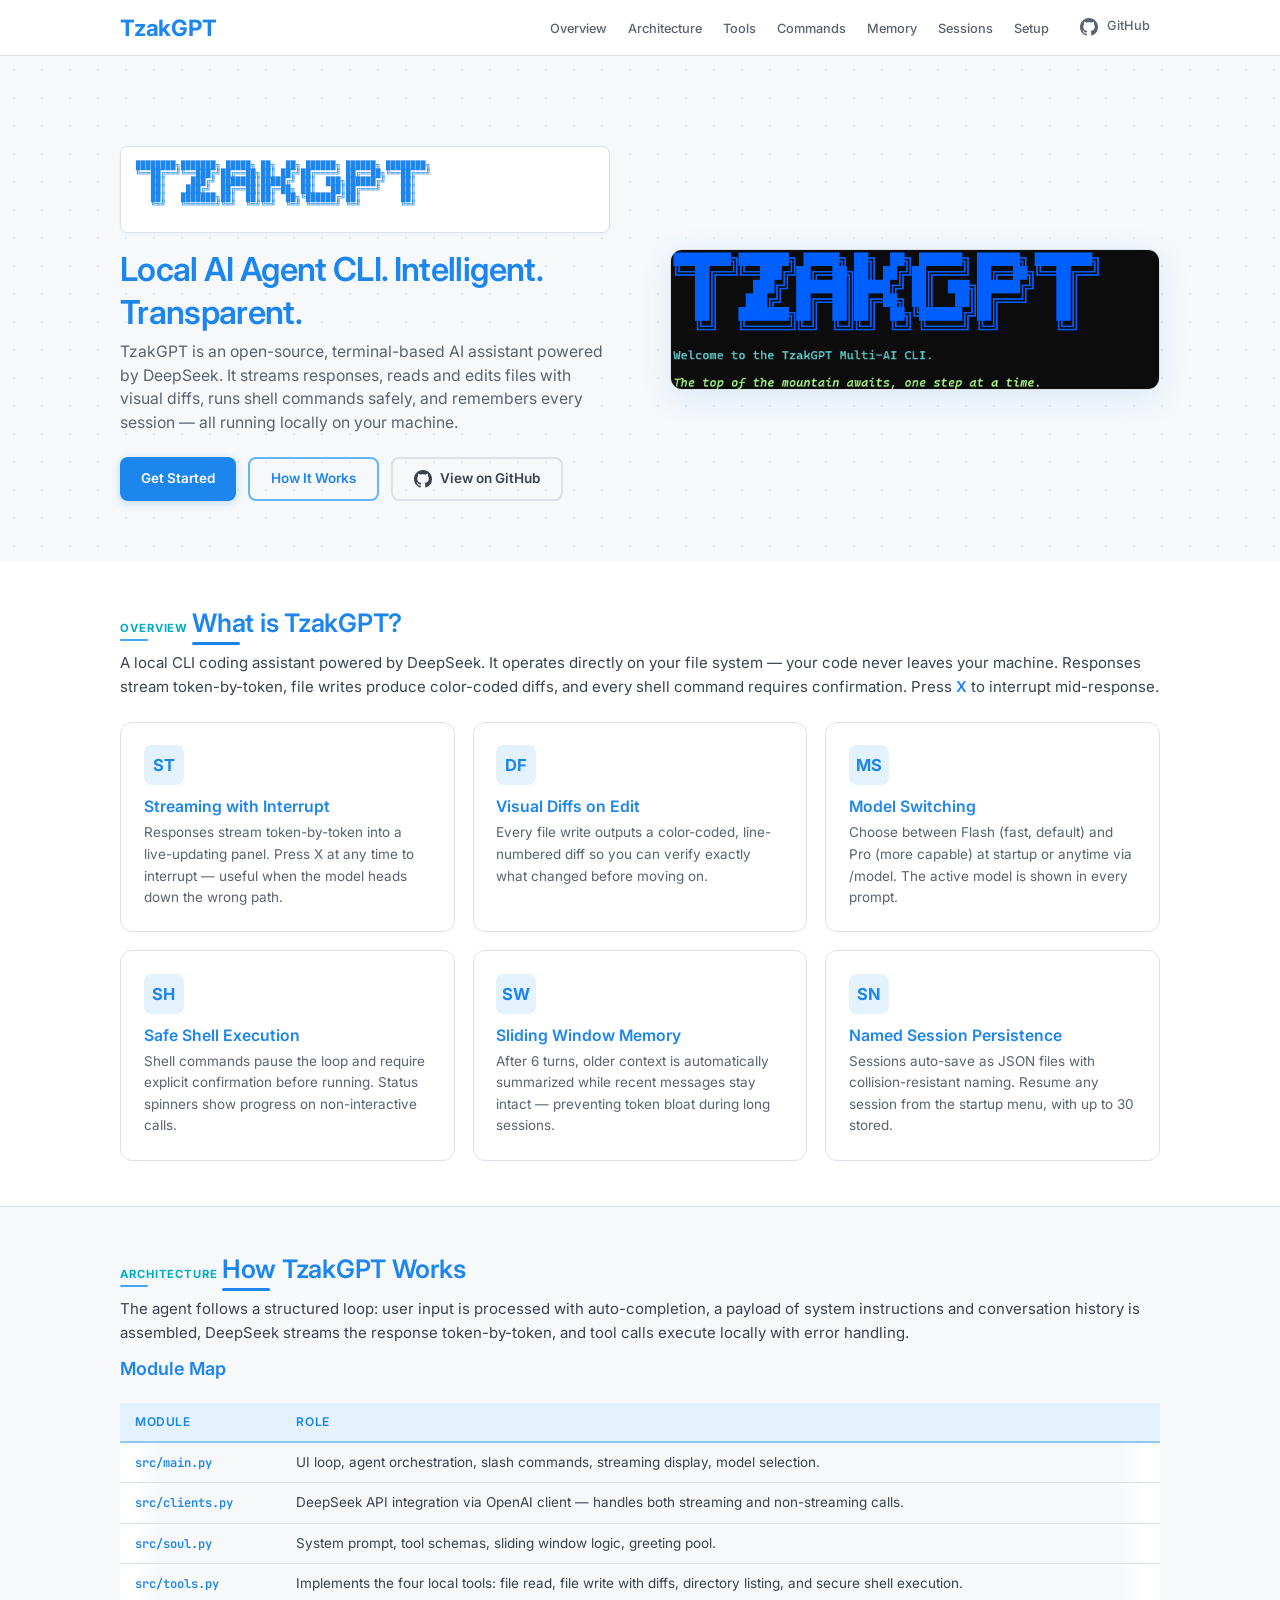
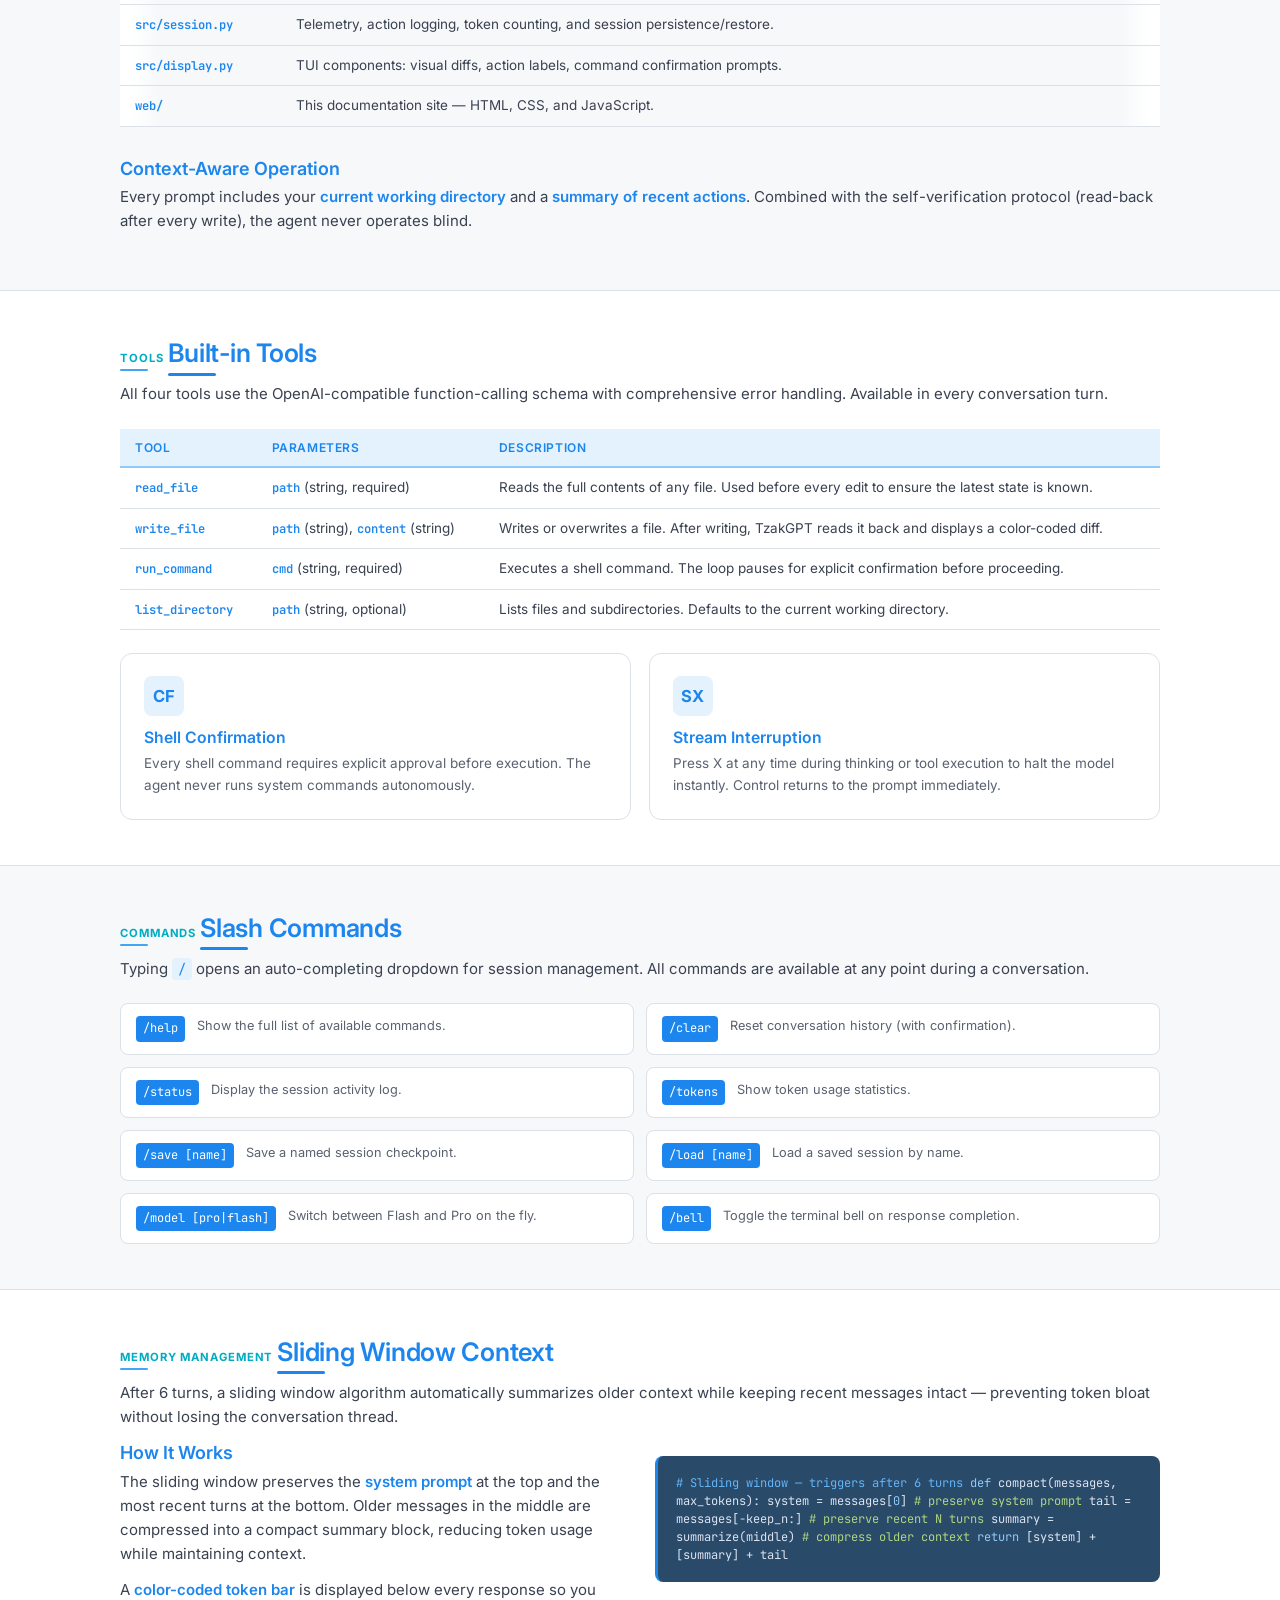
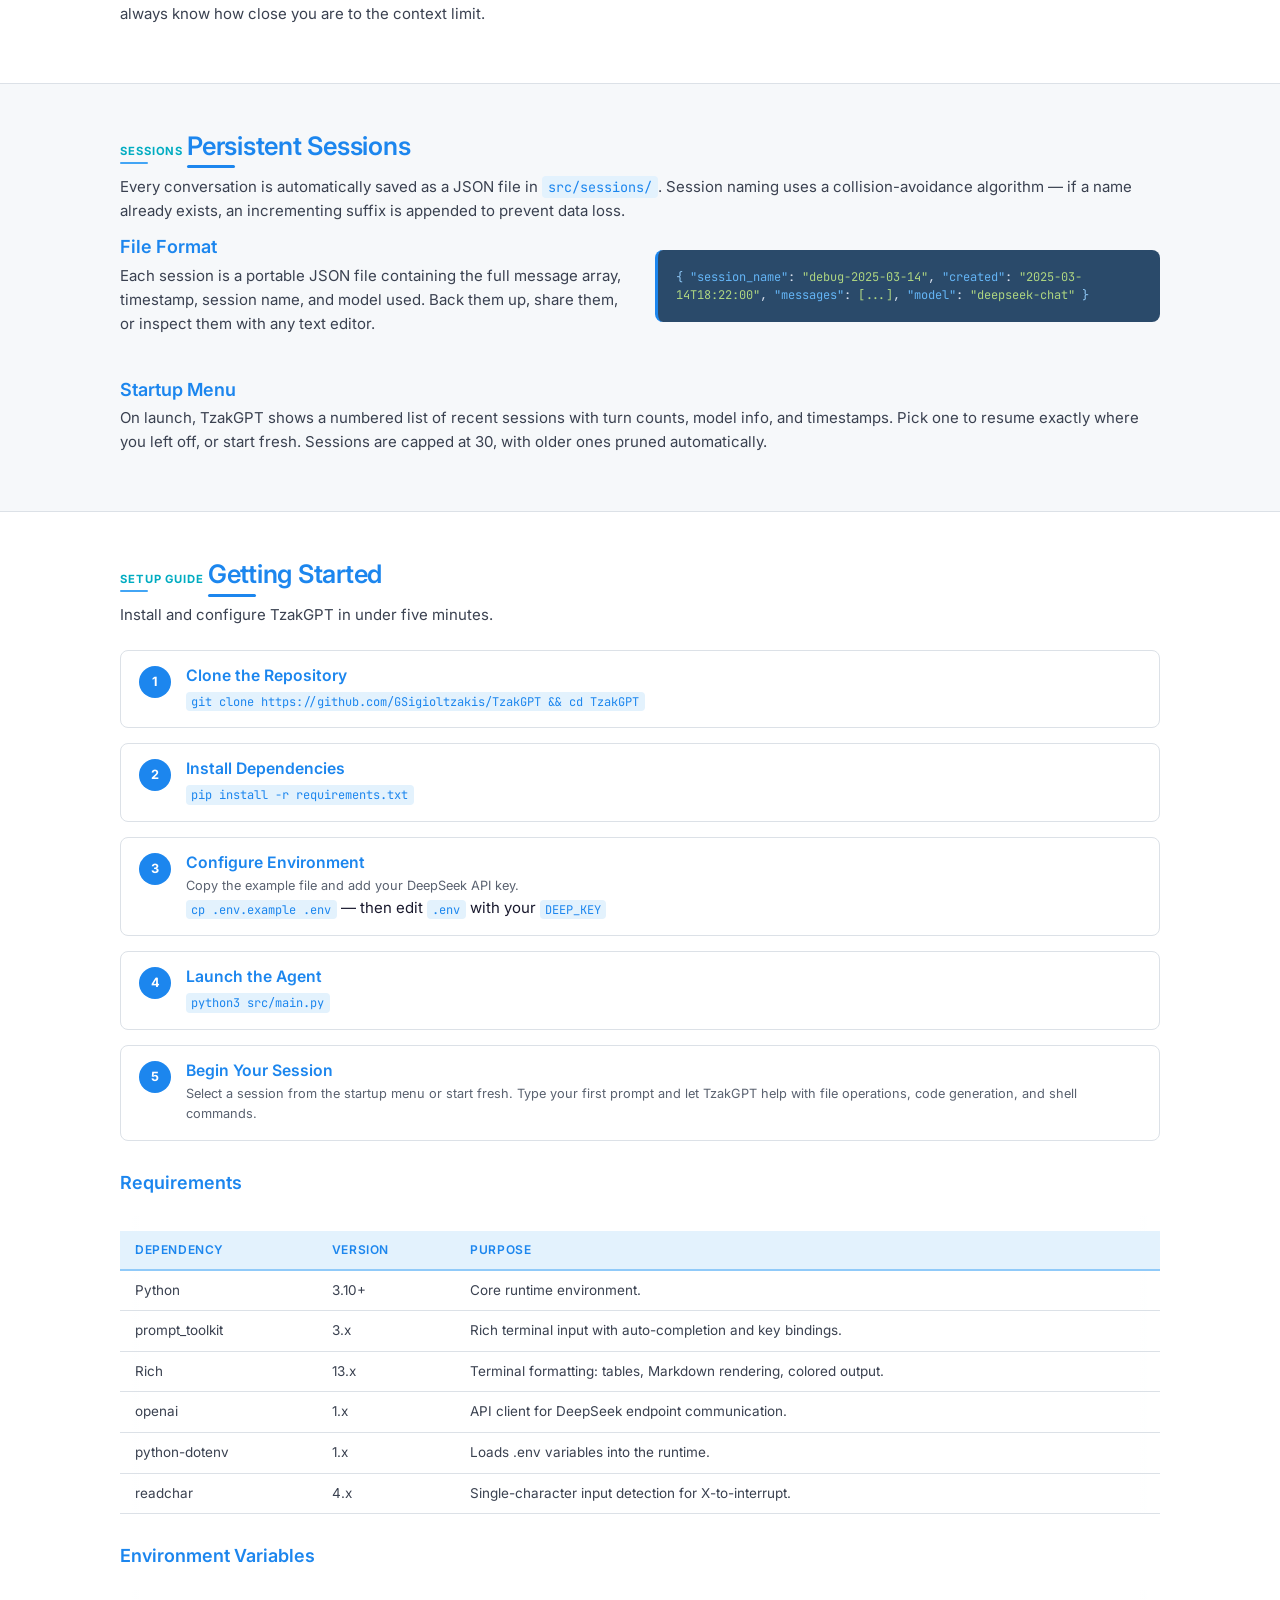
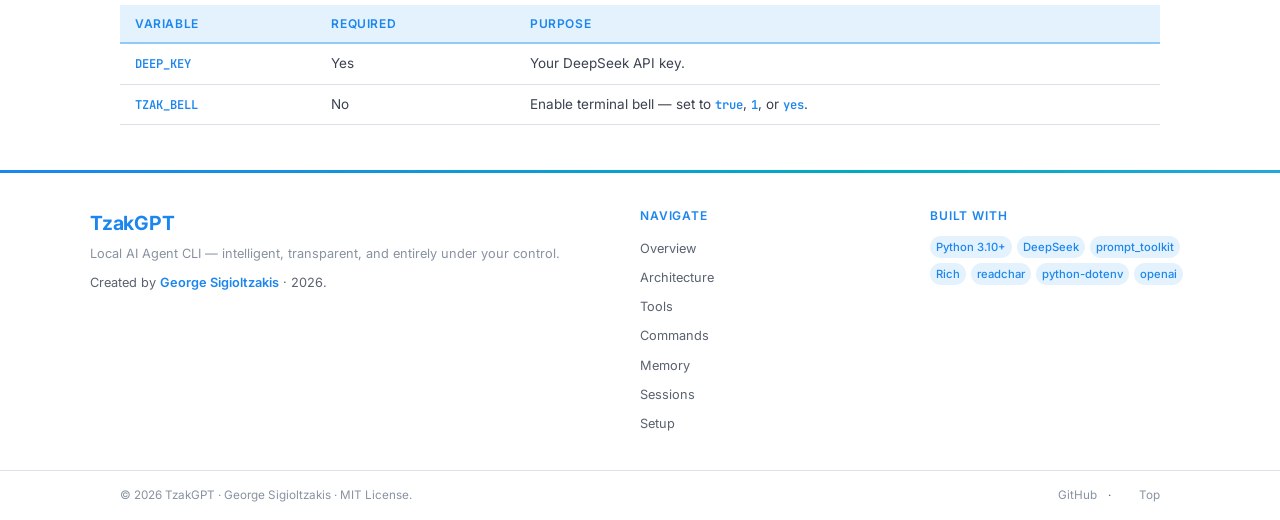
==== commit 29ba325d: "update respo" ====
--- a/web/index.html
+++ b/web/index.html
@@ -48,9 +48,9 @@
 ████████╗███████╗ █████╗ ██╗  ██╗ ██████╗ ██████╗ ████████╗
 ╚══██╔══╝╚══███╔╝██╔══██╗██║ ██╔╝██╔════╝ ██╔══██╗╚══██╔══╝
    ██║     ███╔╝ ███████║█████╔╝ ██║  ███╗██████╔╝   ██║
-   ██║    ███╔╝  ██╔══██║██╔═██╗ ██║   ██║██╔══██╗   ██║
-   ██║   ███████╗██║  ██║██║  ██╗╚██████╔╝██║  ██║   ██║
-   ╚═╝   ╚══════╝╚═╝  ╚═╝╚═╝  ╚═╝ ╚═════╝ ╚═╝  ╚═╝   ╚═╝
+   ██║    ███╔╝  ██╔══██║██╔═██╗ ██║   ██║██╔═══╝    ██║
+   ██║   ███████╗██║  ██║██║  ██╗╚██████╔╝██║        ██║
+   ╚═╝   ╚══════╝╚═╝  ╚═╝╚═╝  ╚═╝ ╚═════╝ ╚═╝        ╚═╝
                 </pre>
                 <h1>Local AI Agent CLI. Intelligent. Transparent.</h1>
                 <p class="hero-tagline">TzakGPT is an open-source, terminal-based AI assistant powered by DeepSeek. It streams responses, reads and edits files with visual diffs, runs shell commands safely, and remembers every session — all running locally on your machine.</p>
--- a/web/css/style.css
+++ b/web/css/style.css
@@ -60,7 +60,7 @@
     --transition-base: 0.3s ease;
     --transition-slow: 0.5s ease;
 
-    /* ---- Mobile nav ----------------------------------------------- */
+    /* ---- Mobile nav --------------------------------------------------- */
     --nav-height: 56px;
 }
 
@@ -241,6 +241,7 @@
     background: var(--blue-600);
     border-radius: 2px;
     transition: transform var(--transition-base), opacity var(--transition-base);
+    transform-origin: center;
 }
 
 /* Hamburger → X animation */
@@ -504,6 +505,15 @@
     overflow-x: auto;
     -webkit-overflow-scrolling: touch;
     margin-top: 1.5rem;
+    /* Scroll shadow — right-side gradient fades in when content overflows */
+    background:
+        linear-gradient(to right, var(--white) 30%, rgba(255,255,255,0)),
+        linear-gradient(to right, rgba(255,255,255,0), var(--white) 70%) 100% 0,
+        linear-gradient(to right, rgba(28,134,238,0.08), rgba(28,134,238,0)),
+        linear-gradient(to right, rgba(28,134,238,0), rgba(28,134,238,0.08)) 100% 0;
+    background-repeat: no-repeat;
+    background-size: 40px 100%, 40px 100%, 20px 100%, 20px 100%;
+    background-attachment: local, local, scroll, scroll;
 }
 
 /* ---- Tools Table -------------------------------------------------------- */
@@ -880,19 +890,26 @@
    ========================================================================== */
 @media (max-width: 640px) {
     html {
-        font-size: 14px;
+        font-size: 15px;           /* keep base readable — do not shrink */
     }
 
     :root {
-        --nav-height: 52px;
-    }
-
-    /* ---- Container -------------------------------------------------- */
+        --nav-height: 56px;
+    }
+
+    /* ---- Safe area support (iPhone notch / Dynamic Island) ---------- */
+    body {
+        padding-top: var(--nav-height);
+        padding-bottom: env(safe-area-inset-bottom, 0px);
+    }
+
     .container {
-        padding: 0 1.2rem;
-    }
-
-    /* ---- Navigation (hamburger) ------------------------------------ */
+        padding: 0 1.25rem;
+    }
+
+    /* ==================================================================
+       NAVIGATION — slide-in overlay from right
+       ================================================================== */
     .nav-toggle {
         display: flex;
     }
@@ -900,142 +917,276 @@
     .nav-links {
         position: fixed;
         top: 0;
-        left: 0;
         right: 0;
         bottom: 0;
+        width: 280px;
+        max-width: 85vw;
         flex-direction: column;
-        align-items: center;
-        justify-content: center;
-        gap: 1.8rem;
-        background: rgba(255, 255, 255, 0.98);
-        backdrop-filter: blur(12px);
-        -webkit-backdrop-filter: blur(12px);
+        align-items: flex-start;
+        justify-content: flex-start;
+        gap: 0;
+        padding: 5rem 2rem 2rem;
+        background: rgba(255, 255, 255, 0.99);
+        backdrop-filter: blur(16px);
+        -webkit-backdrop-filter: blur(16px);
+        box-shadow: -8px 0 40px rgba(0, 0, 0, 0.12);
+        transform: translateX(100%);
+        transition: transform 0.35s cubic-bezier(0.4, 0, 0.2, 1);
+        overflow-y: auto;
+    }
+
+    .nav.open .nav-links {
+        transform: translateX(0);
+    }
+
+    /* Backdrop dim behind the slide-in panel */
+    .nav-links::before {
+        content: '';
+        position: fixed;
+        inset: 0;
+        left: -100vw;               /* stretch backdrop to cover viewport left of panel */
+        background: rgba(0, 0, 0, 0.3);
         opacity: 0;
         pointer-events: none;
-        transition: opacity var(--transition-base);
-        z-index: 100;
-    }
-
-    .nav.open .nav-links {
+        transition: opacity 0.35s ease;
+        z-index: -1;
+    }
+    .nav.open .nav-links::before {
         opacity: 1;
-        pointer-events: auto;
-    }
+    }
+
+    .nav-links li {
+        width: 100%;
+        opacity: 0;
+        transform: translateX(20px);
+        transition: opacity 0.3s ease, transform 0.3s ease;
+    }
+    .nav.open .nav-links li {
+        opacity: 1;
+        transform: translateX(0);
+    }
+    /* Staggered reveal */
+    .nav.open .nav-links li:nth-child(1) { transition-delay: 0.05s; }
+    .nav.open .nav-links li:nth-child(2) { transition-delay: 0.10s; }
+    .nav.open .nav-links li:nth-child(3) { transition-delay: 0.15s; }
+    .nav.open .nav-links li:nth-child(4) { transition-delay: 0.20s; }
+    .nav.open .nav-links li:nth-child(5) { transition-delay: 0.25s; }
+    .nav.open .nav-links li:nth-child(6) { transition-delay: 0.30s; }
+    .nav.open .nav-links li:nth-child(7) { transition-delay: 0.35s; }
+    .nav.open .nav-links li:nth-child(8) { transition-delay: 0.40s; }
 
     .nav-links a {
-        font-size: 1.1rem;
+        font-size: 1.05rem;
         color: var(--gray-600);
-    }
-
+        display: block;
+        padding: 0.65rem 0;
+        width: 100%;
+        border-bottom: 1px solid var(--gray-100);
+    }
+    .nav-links a::after {
+        display: none;             /* no underline on mobile nav */
+    }
     .nav-links a.active {
         color: var(--cyan-400);
     }
 
     .nav-github {
-        font-size: 0.95rem !important;
-        padding: 0.5em 1.2em;
+        font-size: 0.9rem !important;
+        padding: 0.55em 1.1em;
         border: 2px solid var(--gray-200);
-        margin-top: 0.4rem;
-    }
-
-    /* ---- Hero ------------------------------------------------------ */
+        margin-top: 1rem;
+        display: inline-flex;
+        width: auto;
+    }
+    .nav-github::after { display: none; }
+
+    /* ==================================================================
+       HERO
+       ================================================================== */
     .hero {
-        padding: 4rem 0 2.5rem;
+        padding: 2.5rem 0 3rem;
     }
 
     .hero .container {
         gap: 1.5rem;
     }
 
+    .hero-image {
+        max-width: 100%;
+        order: 0;
+    }
+    .hero-image img {
+        border-radius: var(--radius-md);
+    }
+
+    .hero-text {
+        order: 1;
+    }
+
     .hero-pre {
-        font-size: 0.38rem;
-        padding: 0.6rem;
+        font-size: 0.42rem;
+        padding: 0.7rem;
         line-height: 1.0;
+        overflow-x: auto;
     }
 
     h1 {
-        font-size: 1.55rem;
+        font-size: 1.6rem;
     }
 
     .hero-tagline {
         font-size: 0.95rem;
+        line-height: 1.55;
     }
 
     .hero-buttons {
         flex-direction: column;
         align-items: stretch;
+        gap: 0.6rem;
     }
 
     .btn {
         justify-content: center;
         text-align: center;
-        padding: 0.75rem 1.2rem;
+        padding: 0.8rem 1.2rem;
         font-size: 0.95rem;
-    }
-
-    .hero-image {
-        max-width: 100%;
-    }
-
-    /* ---- Sections -------------------------------------------------- */
+        min-height: 48px;           /* comfortable touch target */
+    }
+
+    /* ==================================================================
+       SECTIONS
+       ================================================================== */
     .section {
-        padding: 2rem 0;
+        padding: 2.5rem 0;
     }
 
     h2 {
-        font-size: 1.35rem;
+        font-size: 1.45rem;
     }
 
     h3 {
-        font-size: 1.1rem;
-    }
-
-    /* ---- Feature grid ---------------------------------------------- */
+        font-size: 1.15rem;
+    }
+
+    .section-label {
+        font-size: 0.7rem;
+    }
+
+    /* ==================================================================
+       FEATURE GRID — single column, stronger cards
+       ================================================================== */
     .feature-grid {
         grid-template-columns: 1fr;
-        gap: 0.8rem;
+        gap: 0.75rem;
     }
 
     .feature-card {
-        padding: 1.2rem;
-    }
-
-    /* ---- Code blocks ----------------------------------------------- */
+        padding: 1.25rem;
+        display: flex;
+        flex-direction: column;
+    }
+
+    .feature-card .icon {
+        width: 44px;
+        height: 44px;
+        font-size: 1.2rem;
+        margin-bottom: 0.6rem;
+    }
+
+    .feature-card h3 {
+        font-size: 1rem;
+    }
+
+    .feature-card p {
+        font-size: 0.88rem;
+    }
+
+    /* ==================================================================
+       TABLES — compact on phone
+       ================================================================== */
+    .table-wrapper {
+        margin-top: 1rem;
+    }
+
+    .tools-table {
+        font-size: 0.78rem;
+        min-width: 440px;
+    }
+
+    .tools-table thead th,
+    .tools-table tbody td {
+        padding: 0.5rem 0.65rem;
+    }
+
+    .tools-table thead th {
+        font-size: 0.7rem;
+    }
+
+    /* ==================================================================
+       COMMAND GRID
+       ================================================================== */
+    .command-grid {
+        grid-template-columns: 1fr;
+        gap: 0.6rem;
+    }
+
+    .command-item {
+        padding: 0.75rem 0.9rem;
+        align-items: center;
+    }
+
+    .command-item code {
+        font-size: 0.78rem;
+        padding: 0.3em 0.55em;
+    }
+
+    .command-item span {
+        font-size: 0.85rem;
+    }
+
+    /* ==================================================================
+       CODE BLOCKS
+       ================================================================== */
     .code-block {
         font-size: 0.72rem;
-        padding: 0.9rem;
-    }
-
-    /* ---- Step list ------------------------------------------------- */
+        padding: 1rem;
+        border-left-width: 2px;
+    }
+
+    /* ==================================================================
+       STEP LIST — stacked with number on top
+       ================================================================== */
     .step-list li {
         flex-direction: column;
+        gap: 0.5rem;
         padding: 1rem;
     }
 
     .step-list li::before {
-        width: 28px;
-        height: 28px;
+        width: 30px;
+        height: 30px;
         font-size: 0.8rem;
     }
 
     .step-list li div code {
         display: block;
-        margin-top: 0.3rem;
+        margin-top: 0.35rem;
         font-size: 0.75rem;
+        padding: 0.35em 0.5em;
         word-break: break-all;
     }
 
-    /* ---- Tables ---------------------------------------------------- */
-    .tools-table {
-        font-size: 0.8rem;
-        min-width: 420px;
-    }
-
-    .tools-table thead th,
-    .tools-table tbody td {
-        padding: 0.5rem 0.7rem;
-    }
-
-    /* ---- Footer ---------------------------------------------------- */
+    /* ==================================================================
+       TWO-COLUMN
+       ================================================================== */
+    .two-col {
+        grid-template-columns: 1fr;
+        gap: 1.5rem;
+    }
+
+    /* ==================================================================
+       FOOTER
+       ================================================================== */
     .footer-grid {
         grid-template-columns: 1fr;
         gap: 1.5rem;
@@ -1051,6 +1202,10 @@
     .footer-bottom a {
         margin-left: 0;
     }
+
+    .footer-brand {
+        font-size: 1.2rem;
+    }
 }
 
 
@@ -1058,33 +1213,43 @@
    RESPONSIVE — SMALL PHONES (≤400px)
    ========================================================================== */
 @media (max-width: 400px) {
-    html {
-        font-size: 13px;
-    }
-
     .container {
         padding: 0 1rem;
     }
 
+    .hero {
+        padding: 2rem 0 2.5rem;
+    }
+
     .hero-pre {
-        font-size: 0.3rem;
-        padding: 0.4rem;
+        font-size: 0.35rem;
+        padding: 0.5rem;
     }
 
     h1 {
-        font-size: 1.35rem;
+        font-size: 1.4rem;
     }
 
     .hero-tagline {
-        font-size: 0.88rem;
+        font-size: 0.85rem;
     }
 
     .btn {
         padding: 0.7rem 1rem;
-        font-size: 0.9rem;
-    }
-
-    .nav-brand {
+        font-size: 0.88rem;
+        min-height: 44px;
+    }
+
+    .nav-links {
+        width: 100%;
+        max-width: 100vw;
+    }
+
+    h2 {
         font-size: 1.3rem;
     }
-}
+
+    .section {
+        padding: 2rem 0;
+    }
+}
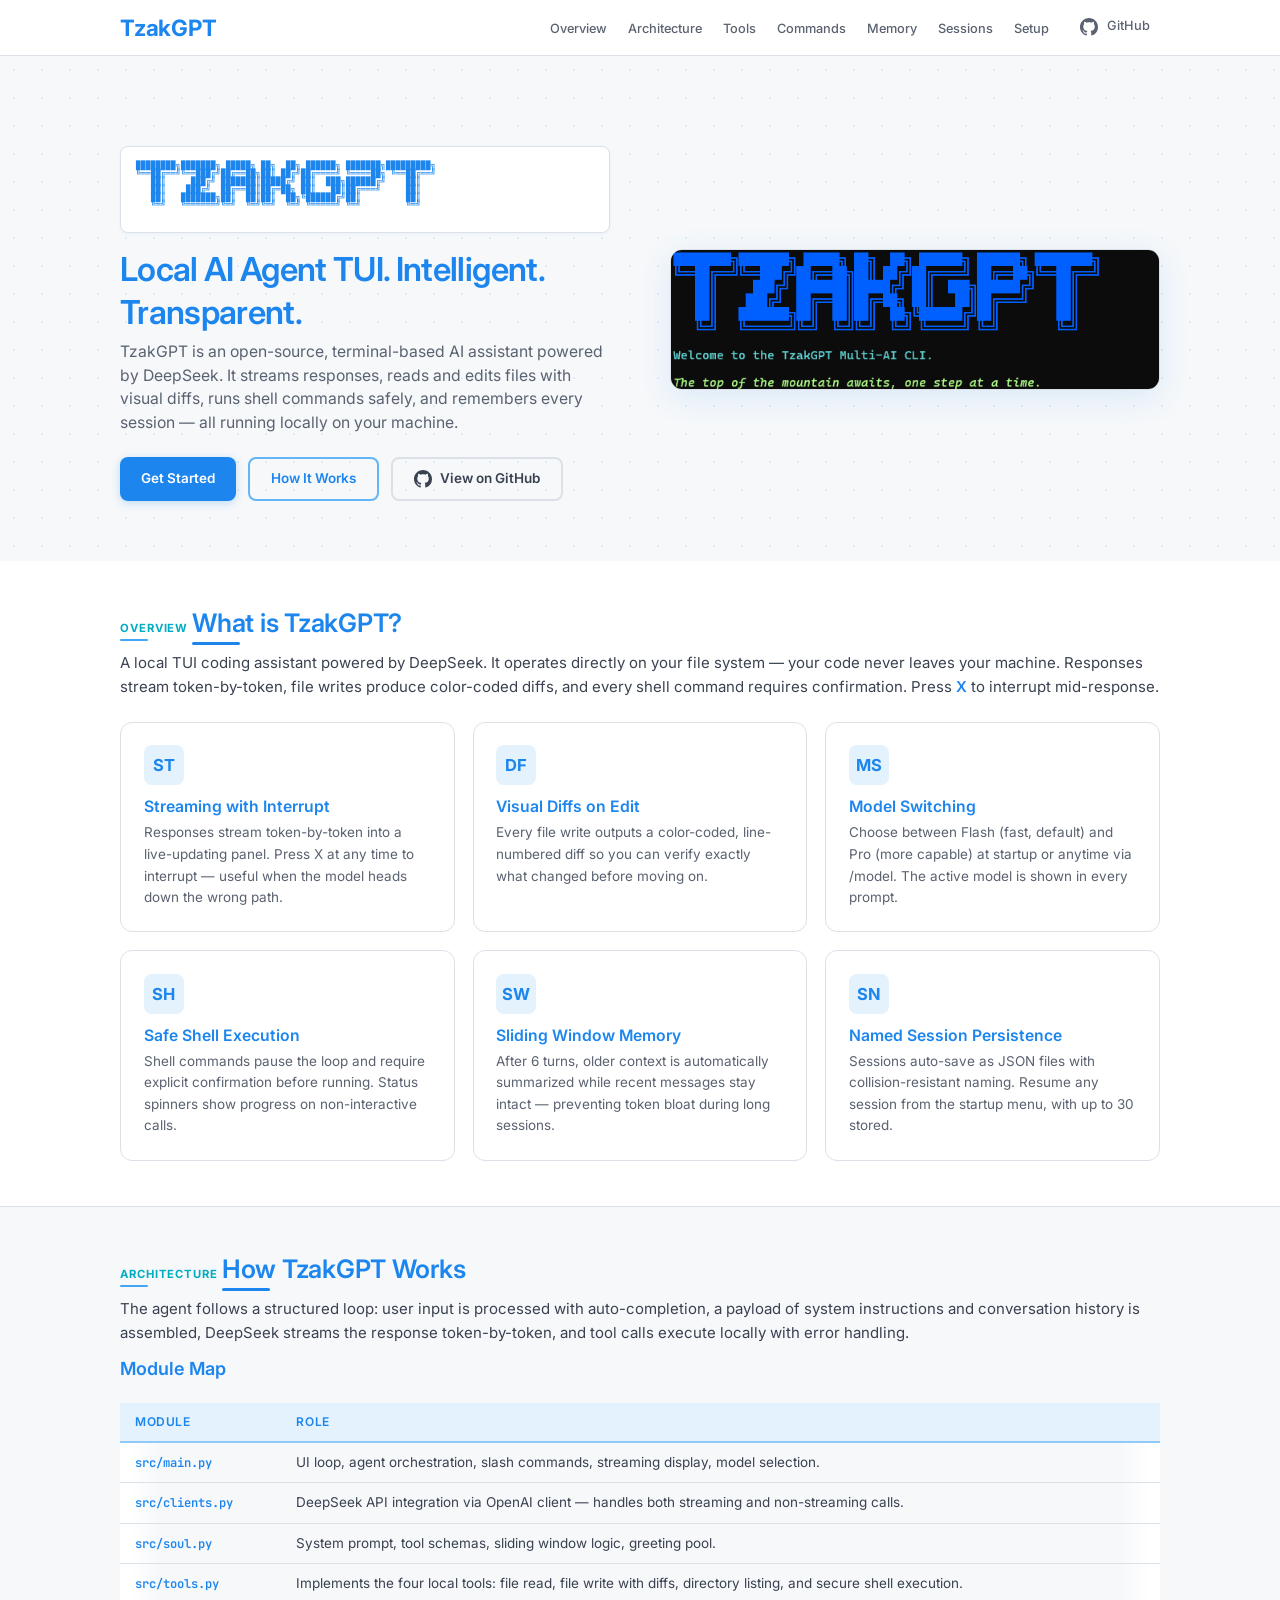
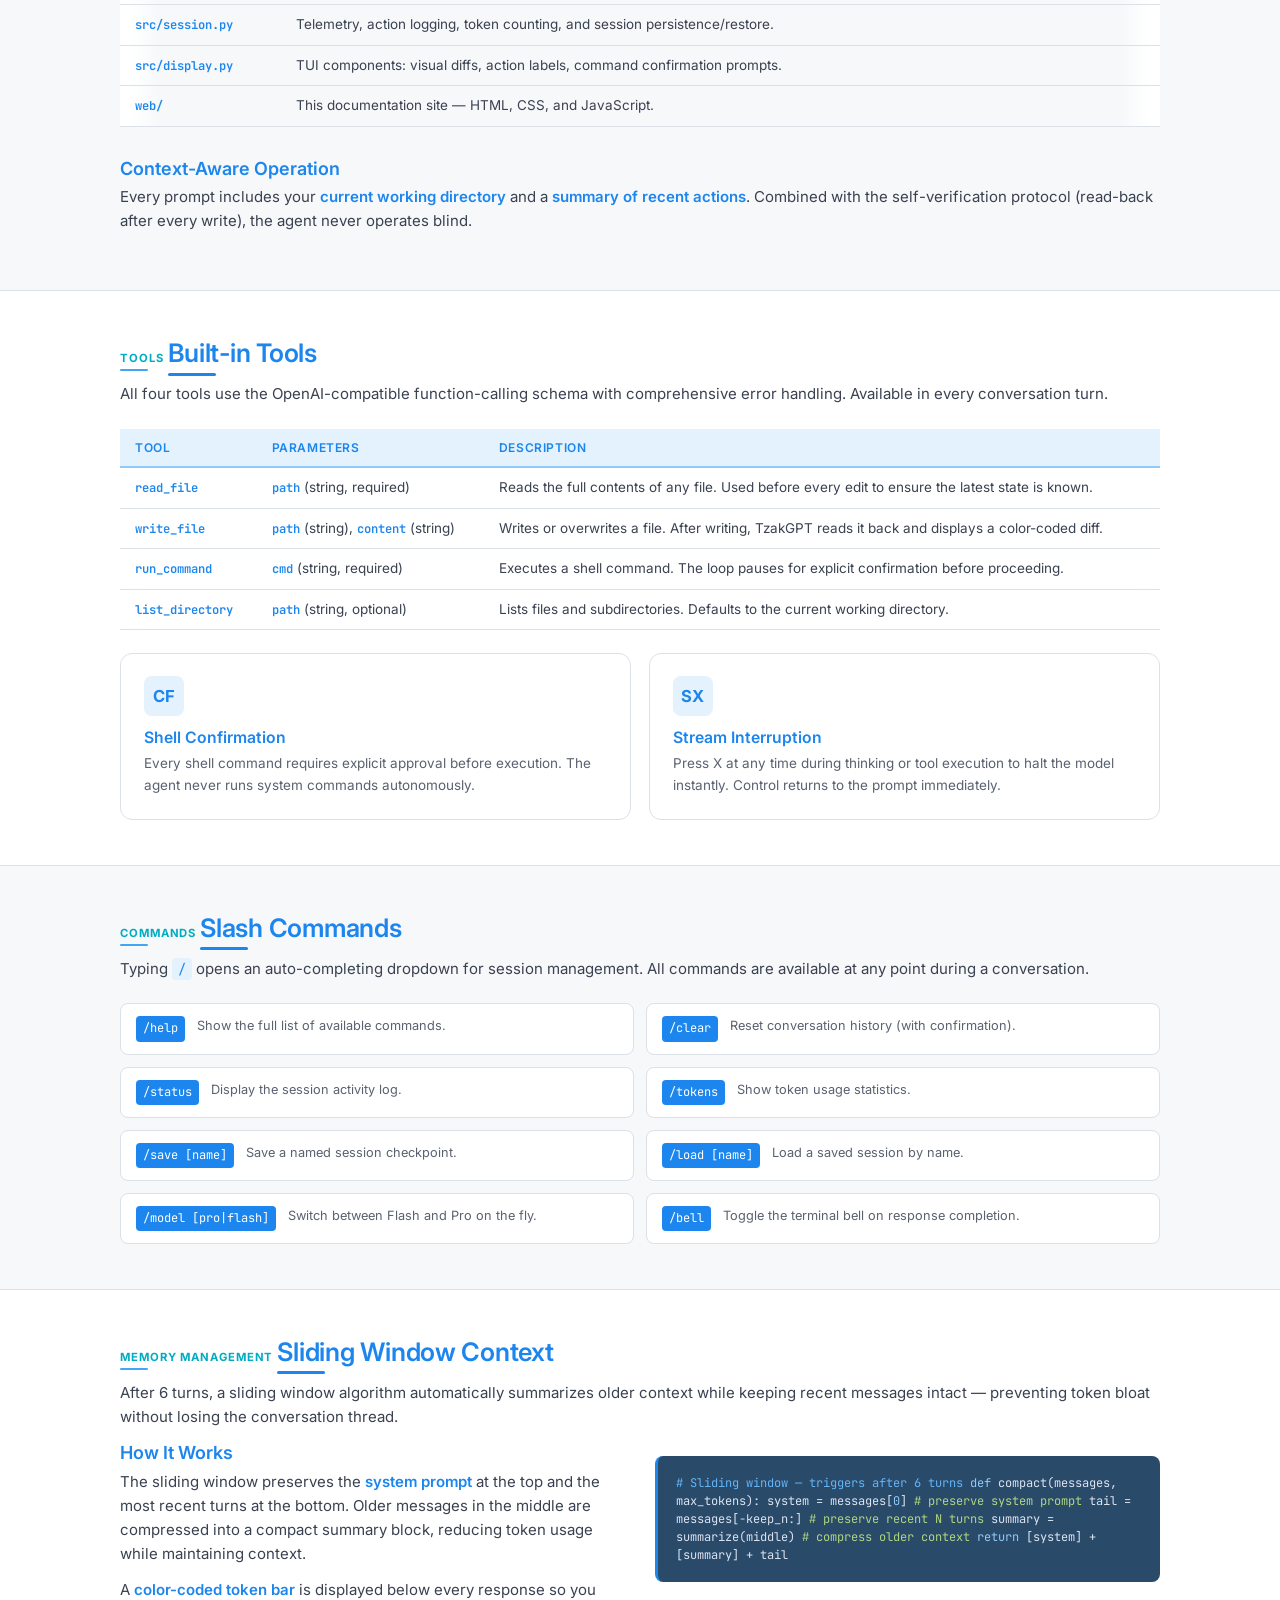
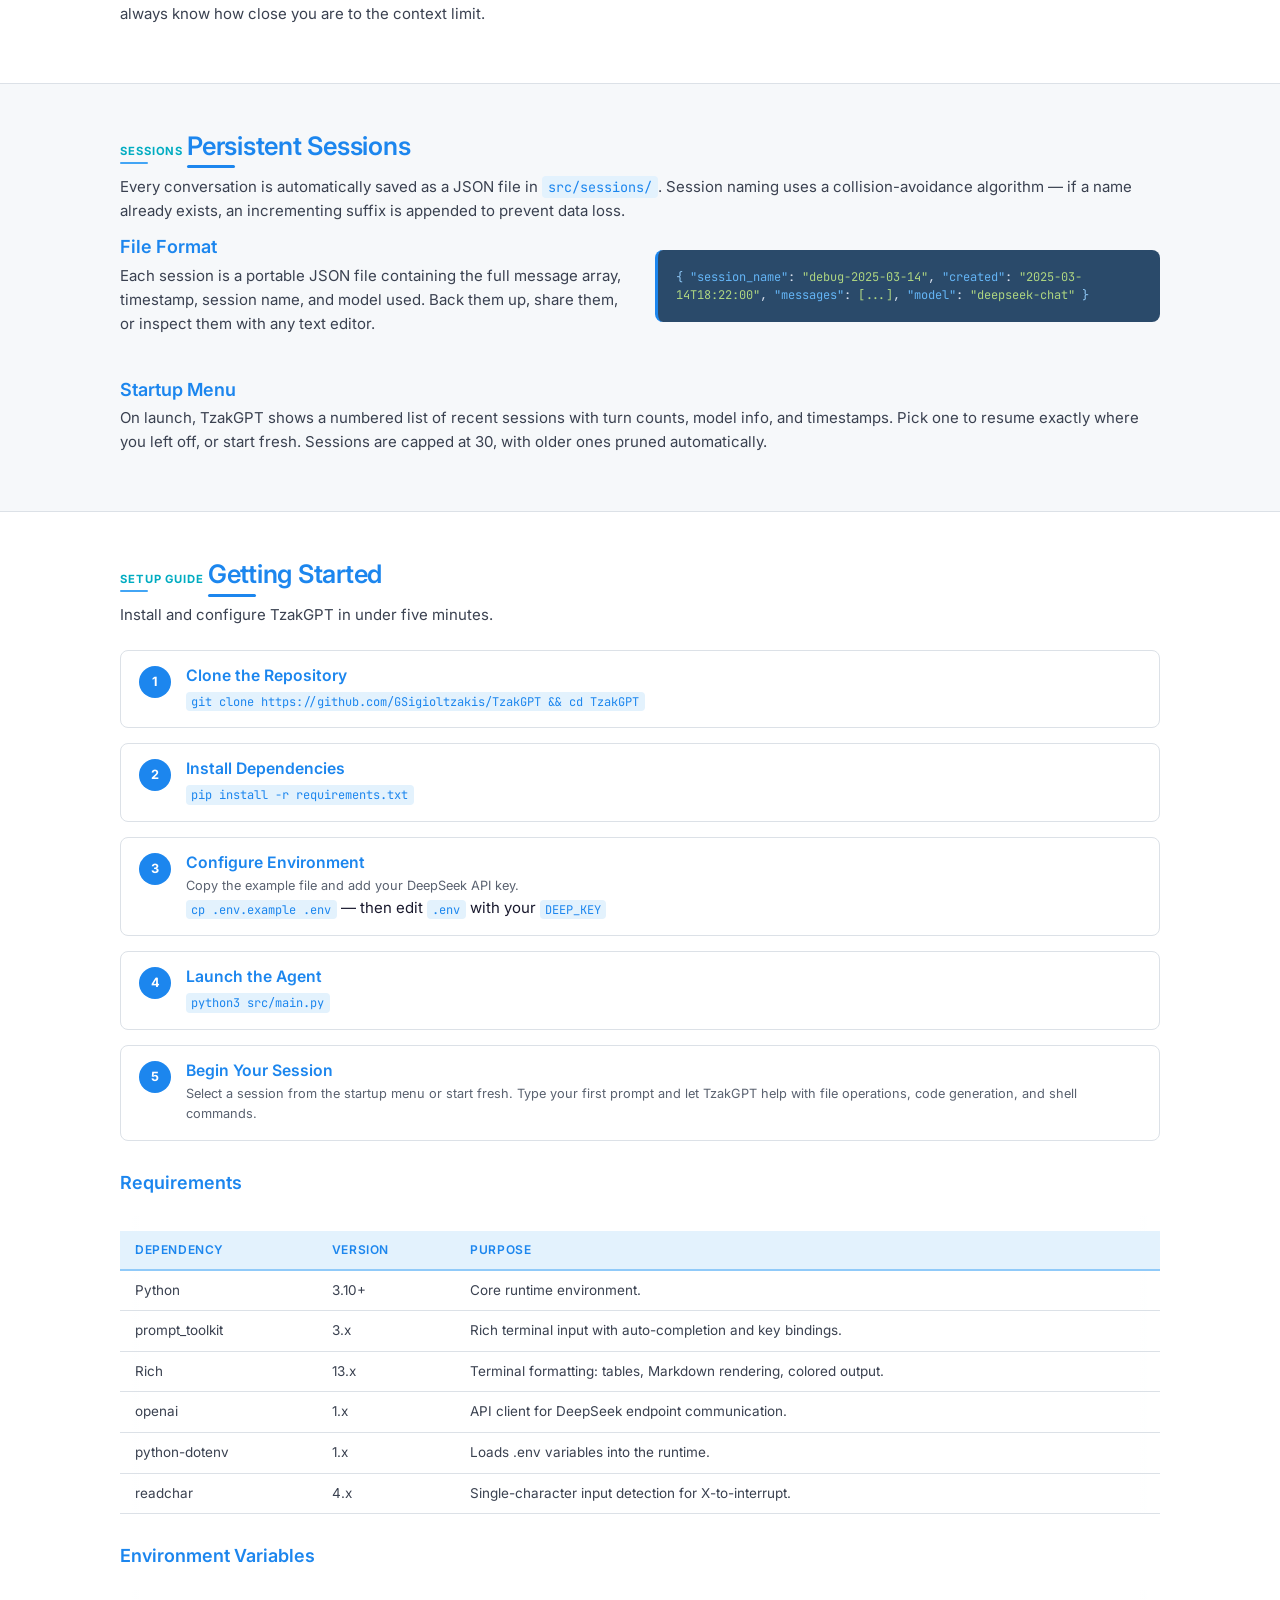
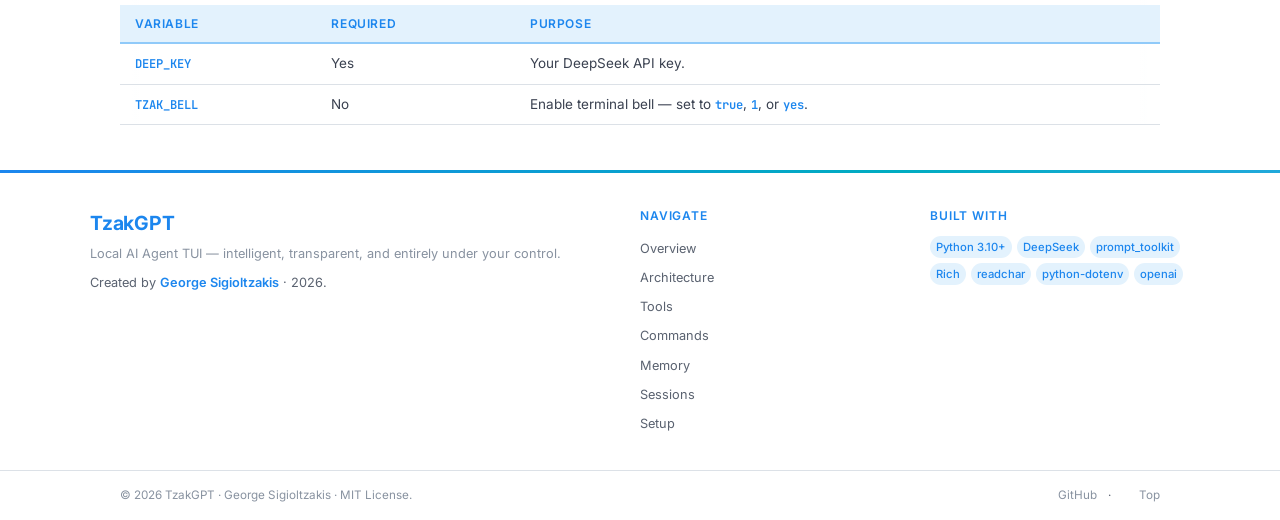
==== commit 23dc0e7f: "s/CLI/TUI — clarify terminal UI vs command-line tool distinction" ====
--- a/web/index.html
+++ b/web/index.html
@@ -3,7 +3,7 @@
 <head>
     <meta charset="UTF-8">
     <meta name="viewport" content="width=device-width, initial-scale=1.0">
-    <title>TzakGPT — Local AI Agent CLI</title>
+    <title>TzakGPT — Local AI Agent TUI</title>
     <meta name="description" content="TzakGPT is an open-source, terminal-based AI assistant powered by DeepSeek. Streams responses, edits code with diffs, runs shell commands, and remembers your sessions.">
     <link rel="preconnect" href="https://fonts.googleapis.com">
     <link rel="preconnect" href="https://fonts.gstatic.com" crossorigin>
@@ -45,14 +45,14 @@
         <div class="container">
             <div class="hero-text">
                 <pre class="hero-pre">
-████████╗███████╗ █████╗ ██╗  ██╗ ██████╗ ██████╗ ████████╗
-╚══██╔══╝╚══███╔╝██╔══██╗██║ ██╔╝██╔════╝ ██╔══██╗╚══██╔══╝
-   ██║     ███╔╝ ███████║█████╔╝ ██║  ███╗██████╔╝   ██║
-   ██║    ███╔╝  ██╔══██║██╔═██╗ ██║   ██║██╔═══╝    ██║
-   ██║   ███████╗██║  ██║██║  ██╗╚██████╔╝██║        ██║
-   ╚═╝   ╚══════╝╚═╝  ╚═╝╚═╝  ╚═╝ ╚═════╝ ╚═╝        ╚═╝
+████████╗███████╗ █████╗ ██╗  ██╗ ██████╗ ███████╗█████████╗
+╚══██╔══╝╚══███╔╝██╔══██╗██║ ██╔╝██╔════╝ ╚════██╗ ╚══██╔══╝
+   ██║     ███╔╝ ███████║█████╔╝ ██║  ███╗██████╔╝    ██║
+   ██║    ███╔╝  ██╔══██║██╔═██╗ ██║   ██║██╔═══╝     ██║
+   ██║   ███████╗██║  ██║██║  ██╗╚██████╔╝██║         ██║
+   ╚═╝   ╚══════╝╚═╝  ╚═╝╚═╝  ╚═╝ ╚═════╝ ╚═╝         ╚═╝
                 </pre>
-                <h1>Local AI Agent CLI. Intelligent. Transparent.</h1>
+                <h1>Local AI Agent TUI. Intelligent. Transparent.</h1>
                 <p class="hero-tagline">TzakGPT is an open-source, terminal-based AI assistant powered by DeepSeek. It streams responses, reads and edits files with visual diffs, runs shell commands safely, and remembers every session — all running locally on your machine.</p>
                 <div class="hero-buttons">
                     <a href="#setup" class="btn btn-primary">Get Started</a>
@@ -66,7 +66,7 @@
                 </div>
             </div>
             <div class="hero-image">
-                <img src="assets/image.png" alt="TzakGPT terminal screenshot showing the CLI interface with streaming responses, tool calls, and visual diffs">
+                <img src="assets/image.png" alt="TzakGPT terminal screenshot showing the TUI interface with streaming responses, tool calls, and visual diffs">
             </div>
         </div>
     </section>
@@ -78,7 +78,7 @@
         <div class="container">
             <span class="section-label">Overview</span>
             <h2>What is TzakGPT?</h2>
-            <p>A local CLI coding assistant powered by DeepSeek. It operates directly on your file system — your code never leaves your machine. Responses stream token-by-token, file writes produce color-coded diffs, and every shell command requires confirmation. Press <strong>X</strong> to interrupt mid-response.</p>
+            <p>A local TUI coding assistant powered by DeepSeek. It operates directly on your file system — your code never leaves your machine. Responses stream token-by-token, file writes produce color-coded diffs, and every shell command requires confirmation. Press <strong>X</strong> to interrupt mid-response.</p>
 
             <!-- Feature Grid -->
             <div class="feature-grid">
@@ -460,7 +460,7 @@
         <div class="container footer-grid">
             <div class="footer-col">
                 <span class="footer-brand">TzakGPT</span>
-                <span class="footer-tagline">Local AI Agent CLI — intelligent, transparent, and entirely under your control.</span>
+                <span class="footer-tagline">Local AI Agent TUI — intelligent, transparent, and entirely under your control.</span>
                 <p>Created by <strong>George Sigioltzakis</strong> &middot; 2026.</p>
             </div>
             <div class="footer-col">
--- a/web/css/style.css
+++ b/web/css/style.css
@@ -207,10 +207,28 @@
     transition: color var(--transition-fast), transform var(--transition-fast);
     flex-shrink: 0;
     z-index: 101;
+    cursor: pointer;
 }
 .nav-brand:hover {
     color: var(--blue-400);
     transform: scale(1.04);
+    text-decoration: none;
+}
+
+/* ---- Backdrop overlay (JS-managed, mobile only) ------------------------ */
+.nav-backdrop {
+    display: none;
+    position: fixed;
+    inset: 0;
+    z-index: 99;
+    background: rgba(0, 0, 0, 0.35);
+    opacity: 0;
+    transition: opacity 0.35s ease;
+    pointer-events: none;
+}
+.nav-backdrop.visible {
+    opacity: 1;
+    pointer-events: auto;
 }
 
 /* ---- Hamburger toggle --------------------------------------------------- */
@@ -909,7 +927,24 @@
 
     /* ==================================================================
        NAVIGATION — slide-in overlay from right
+
+       CRITICAL: backdrop-filter on .nav creates a CSS containing block
+       that traps position:fixed children.  We must kill it on mobile so
+       .nav-links can break out of the 56px-tall nav bar and fill the
+       full viewport height.
        ================================================================== */
+
+    .nav {
+        backdrop-filter: none;
+        -webkit-backdrop-filter: none;
+        background: rgba(255, 255, 255, 0.985);
+    }
+
+    /* Show the backdrop on mobile when menu is open */
+    .nav-backdrop {
+        display: block;
+    }
+
     .nav-toggle {
         display: flex;
     }
@@ -925,61 +960,46 @@
         align-items: flex-start;
         justify-content: flex-start;
         gap: 0;
-        padding: 5rem 2rem 2rem;
-        background: rgba(255, 255, 255, 0.99);
+        padding: 5rem 1.8rem 2rem;
+        background: rgba(255, 255, 255, 0.995);
         backdrop-filter: blur(16px);
         -webkit-backdrop-filter: blur(16px);
-        box-shadow: -8px 0 40px rgba(0, 0, 0, 0.12);
+        box-shadow: -8px 0 40px rgba(0, 0, 0, 0.15);
         transform: translateX(100%);
         transition: transform 0.35s cubic-bezier(0.4, 0, 0.2, 1);
         overflow-y: auto;
+        z-index: 100;
     }
 
     .nav.open .nav-links {
         transform: translateX(0);
-    }
-
-    /* Backdrop dim behind the slide-in panel */
-    .nav-links::before {
-        content: '';
-        position: fixed;
-        inset: 0;
-        left: -100vw;               /* stretch backdrop to cover viewport left of panel */
-        background: rgba(0, 0, 0, 0.3);
-        opacity: 0;
-        pointer-events: none;
-        transition: opacity 0.35s ease;
-        z-index: -1;
-    }
-    .nav.open .nav-links::before {
-        opacity: 1;
     }
 
     .nav-links li {
         width: 100%;
         opacity: 0;
-        transform: translateX(20px);
-        transition: opacity 0.3s ease, transform 0.3s ease;
+        transform: translateX(16px);
+        transition: opacity 0.28s ease, transform 0.28s ease;
     }
     .nav.open .nav-links li {
         opacity: 1;
         transform: translateX(0);
     }
     /* Staggered reveal */
-    .nav.open .nav-links li:nth-child(1) { transition-delay: 0.05s; }
-    .nav.open .nav-links li:nth-child(2) { transition-delay: 0.10s; }
-    .nav.open .nav-links li:nth-child(3) { transition-delay: 0.15s; }
-    .nav.open .nav-links li:nth-child(4) { transition-delay: 0.20s; }
-    .nav.open .nav-links li:nth-child(5) { transition-delay: 0.25s; }
-    .nav.open .nav-links li:nth-child(6) { transition-delay: 0.30s; }
-    .nav.open .nav-links li:nth-child(7) { transition-delay: 0.35s; }
-    .nav.open .nav-links li:nth-child(8) { transition-delay: 0.40s; }
+    .nav.open .nav-links li:nth-child(1) { transition-delay: 0.04s; }
+    .nav.open .nav-links li:nth-child(2) { transition-delay: 0.08s; }
+    .nav.open .nav-links li:nth-child(3) { transition-delay: 0.12s; }
+    .nav.open .nav-links li:nth-child(4) { transition-delay: 0.16s; }
+    .nav.open .nav-links li:nth-child(5) { transition-delay: 0.20s; }
+    .nav.open .nav-links li:nth-child(6) { transition-delay: 0.24s; }
+    .nav.open .nav-links li:nth-child(7) { transition-delay: 0.28s; }
+    .nav.open .nav-links li:nth-child(8) { transition-delay: 0.32s; }
 
     .nav-links a {
-        font-size: 1.05rem;
+        font-size: 1rem;
         color: var(--gray-600);
         display: block;
-        padding: 0.65rem 0;
+        padding: 0.7rem 0;
         width: 100%;
         border-bottom: 1px solid var(--gray-100);
     }
@@ -997,6 +1017,7 @@
         margin-top: 1rem;
         display: inline-flex;
         width: auto;
+        border-bottom: 2px solid var(--gray-200) !important;
     }
     .nav-github::after { display: none; }
 
